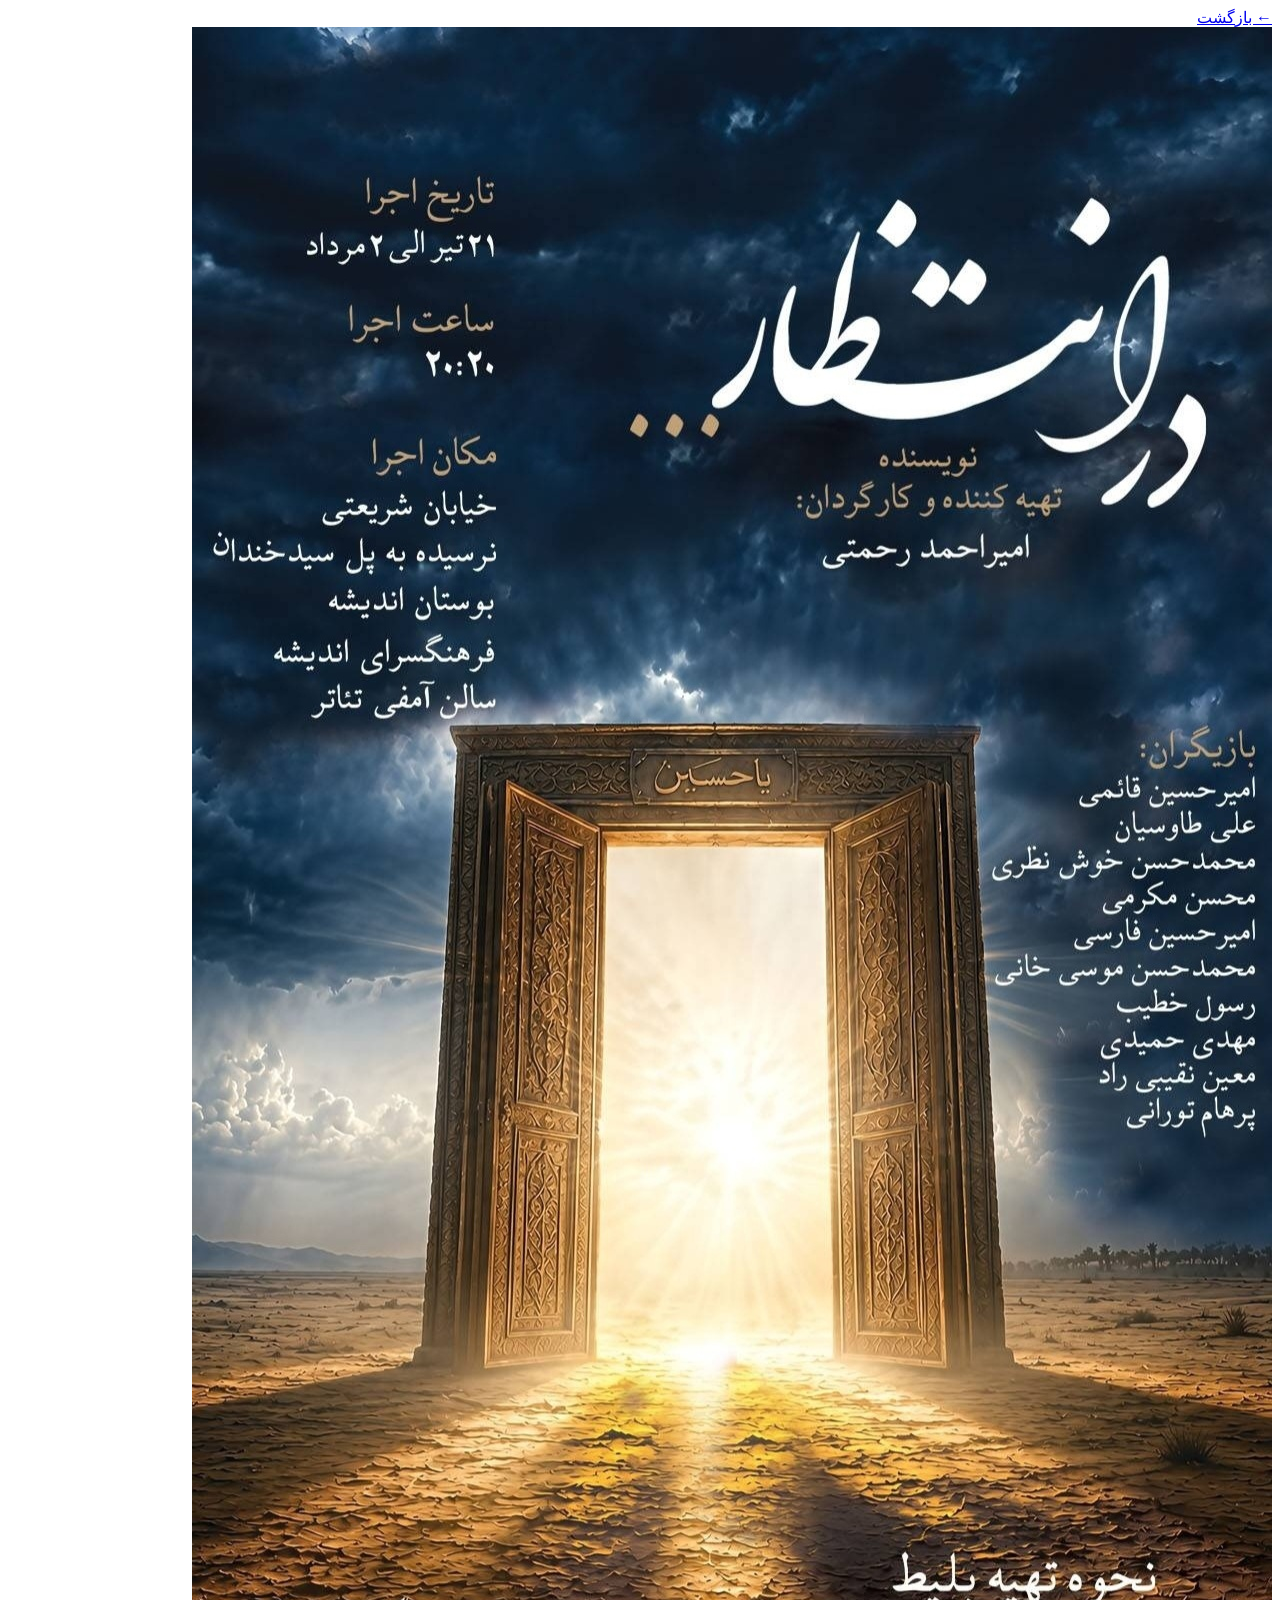
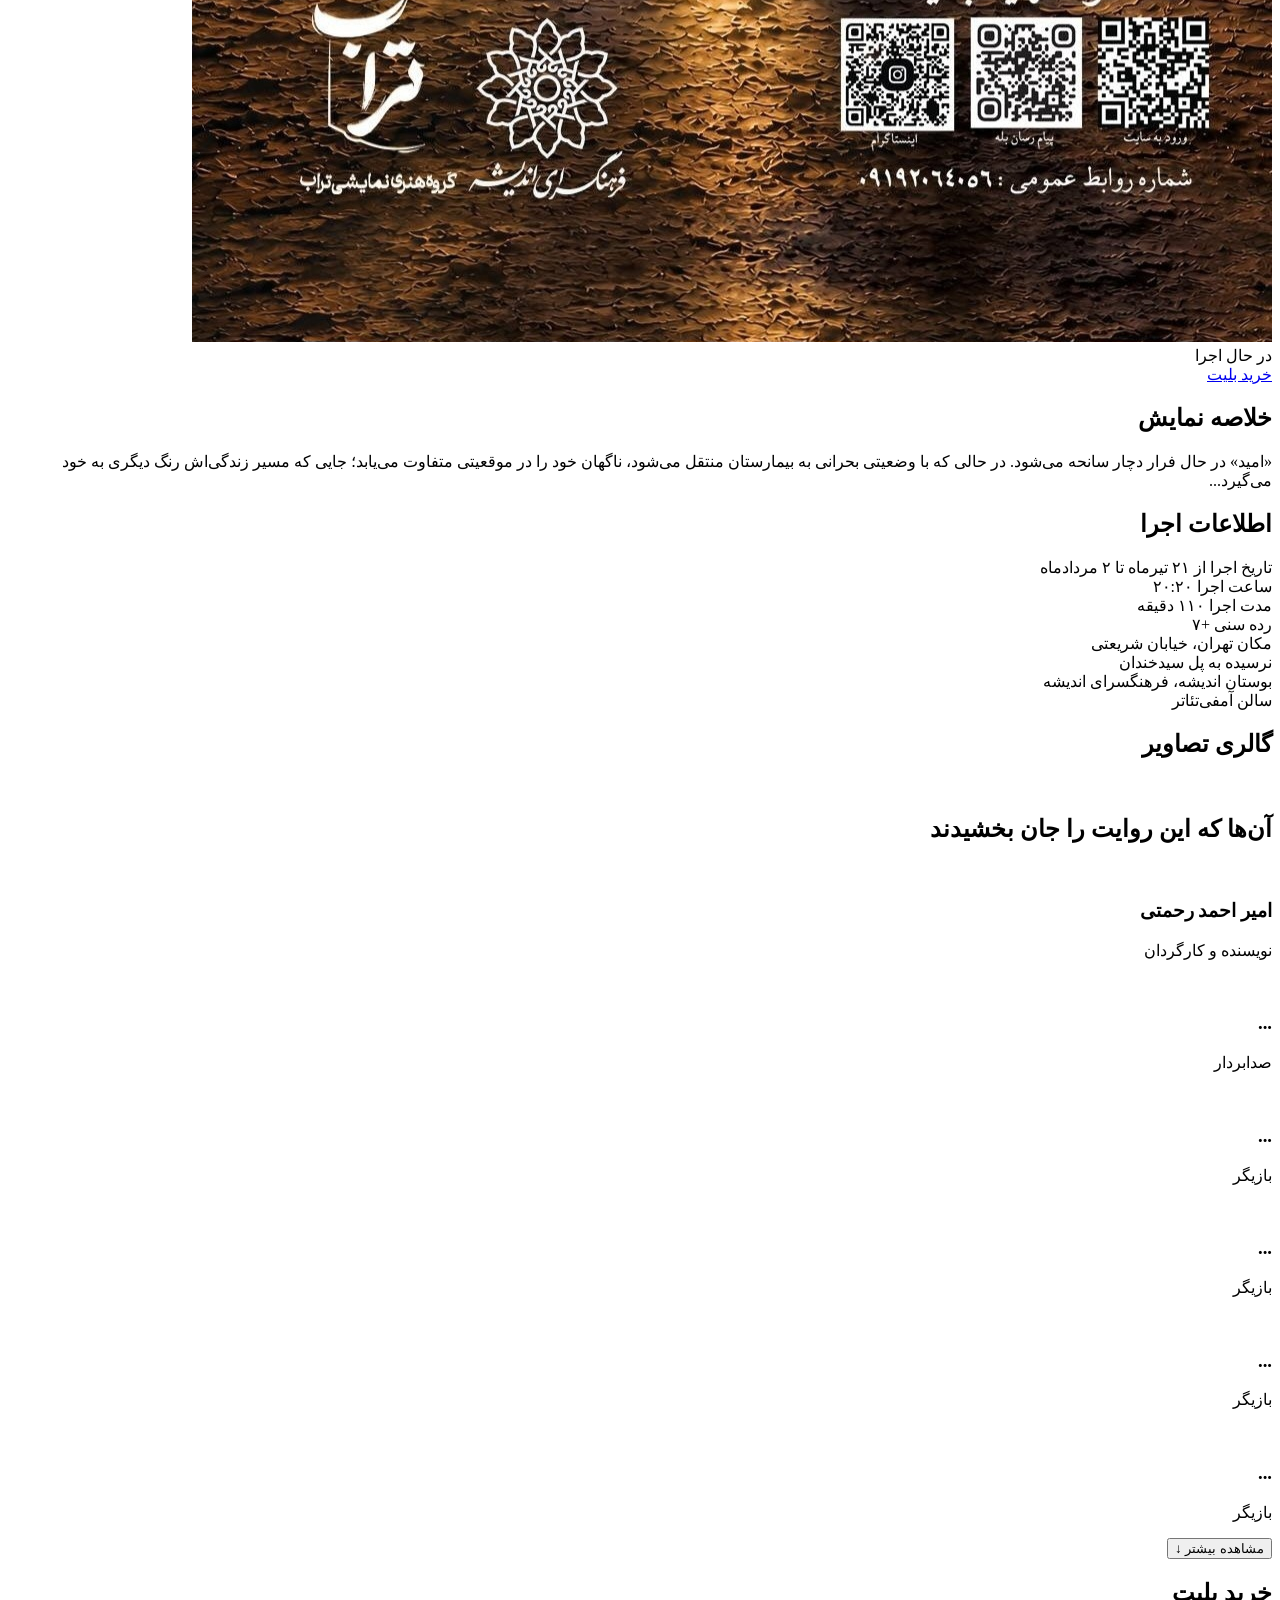
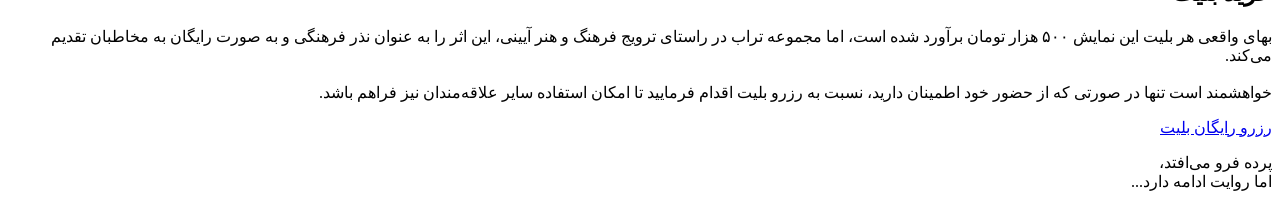
==== entezar.html @ 425484a2 "Initial upload" ====
<!DOCTYPE html>
<html lang="fa" dir="rtl">

<head>

<meta charset="UTF-8">
<meta name="viewport" content="width=device-width, initial-scale=1.0">

<title>در انتظار | گروه هنری نمایشی تراب</title>

<link rel="stylesheet" href="css/style.css">
<link rel="stylesheet" href="css/responsive.css">

<link href="https://fonts.googleapis.com/css2?family=Vazirmatn:wght@300;400;600;700;900&display=swap" rel="stylesheet">

</head>

<body class="show-page">

<a href="index.html" class="back-btn">
← بازگشت
</a>

<header class="show-header">

<img src="Poster.1 entezar.jpg" alt="در انتظار">

</header>

<section class="show-status">

<div class="status running">
در حال اجرا
</div>

<a href="#ticket" class="ticket-shortcut">
خرید بلیت
</a>

</section>

<section class="show-section">

<h2>خلاصه نمایش</h2>

<p>

«امید» در حال فرار دچار سانحه می‌شود. در حالی که با وضعیتی بحرانی به بیمارستان منتقل می‌شود، ناگهان خود را در موقعیتی متفاوت می‌یابد؛ جایی که مسیر زندگی‌اش رنگ دیگری به خود می‌گیرد...

</p>

</section>

<section class="show-section">

<h2>اطلاعات اجرا</h2>

<div class="info-card">
<span>تاریخ اجرا</span>
<span>از ۲۱ تیرماه تا ۲ مردادماه</span>
</div>

<div class="info-card">
<span>ساعت اجرا</span>
<span>۲۰:۲۰</span>
</div>

<div class="info-card">
<span>مدت اجرا</span>
<span>۱۱۰ دقیقه</span>
</div>

<div class="info-card">
<span>رده سنی</span>
<span>+۷</span>
</div>

<div class="info-card">
<span>مکان</span>
<span class="address">
تهران، خیابان شریعتی<br>
نرسیده به پل سیدخندان<br>
بوستان اندیشه، فرهنگسرای اندیشه<br>
سالن آمفی‌تئاتر
</span>
</div>
</section>

<section class="show-section">

<h2>گالری تصاویر</h2>

<div class="gallery-scroll">

<img src="gallery/1.jpg" alt="">
<img src="gallery/2.jpg" alt="">
<img src="gallery/3.jpg" alt="">
<img src="gallery/4.jpg" alt="">
<img src="gallery/5.jpg" alt="">

</div>

</section>
<section class="show-section">

    <h2>آن‌ها که این روایت را جان بخشیدند</h2>

    <div class="crew-grid">

        <div class="crew-member">
            <img src="crew/1.jpg" alt="">
            <h3>امیر احمد رحمتی</h3>
            <p>نویسنده و کارگردان</p>
        </div>

        <div class="crew-member">
            <img src="crew/2.jpg" alt="">
            <h3>...</h3>
            <p>صدابردار</p>
        </div>

        <div class="crew-member">
            <img src="crew/3.jpg" alt="">
            <h3>...</h3>
            <p>بازیگر</p>
        </div>

        <div class="crew-member">
            <img src="crew/4.jpg" alt="">
            <h3>...</h3>
            <p>بازیگر</p>
        </div>

        <div class="crew-member">
            <img src="crew/5.jpg" alt="">
            <h3>...</h3>
            <p>بازیگر</p>
        </div>

        <div class="crew-member">
            <img src="crew/6.jpg" alt="">
            <h3>...</h3>
            <p>بازیگر</p>
        </div>

    </div>

    <button class="show-more-btn">
        مشاهده بیشتر ↓
    </button>

    <div class="crew-list">

        <div class="crew-group">

            <h3>بازیگران</h3>

            <ul>
                <li>...</li>
                <li>...</li>
                <li>...</li>
                <li>...</li>
            </ul>

        </div>

        <div class="crew-group">

            <h3>عوامل</h3>

            <ul>
                <li>دستیار کارگردان — ...</li>
                <li>مدیر صحنه — ...</li>
                <li>طراح نور — ...</li>
                <li>طراح صحنه — ...</li>
                <li>آهنگساز — ...</li>
                <li>صدابردار — ...</li>
                <li>عکاس — ...</li>
                <li>گریم — ...</li>
            </ul>

        </div>

    </div>

</section>
<!-- خرید بلیت -->

<section class="show-section ticket-section" id="ticket">

    <h2>خرید بلیت</h2>

    <p>

        بهای واقعی هر بلیت این نمایش ۵۰۰ هزار تومان برآورد شده است، اما مجموعه تراب در راستای ترویج فرهنگ و هنر آیینی، این اثر را به عنوان نذر فرهنگی و به صورت رایگان به مخاطبان تقدیم می‌کند.

        <br><br>

        خواهشمند است تنها در صورتی که از حضور خود اطمینان دارید، نسبت به رزرو بلیت اقدام فرمایید تا امکان استفاده سایر علاقه‌مندان نیز فراهم باشد.

    </p>

    <a href="https://survey.porsline.ir/s/MSx4UcXV"
       target="_blank"
       rel="noopener"
       class="buy-ticket">

        رزرو رایگان بلیت

    </a>

</section>


<!-- پایان صفحه -->

<footer class="show-footer">

    <p>

        پرده فرو می‌افتد،
        <br>
        اما روایت ادامه دارد...

    </p>

</footer>


<script>
document.addEventListener("DOMContentLoaded", () => {

    const btn = document.querySelector(".show-more-btn");
    const list = document.querySelector(".crew-list");

    list.style.display = "none";

    btn.addEventListener("click", () => {

        if (list.style.display === "none") {

            list.style.display = "block";
            btn.innerHTML = "مشاهده کمتر ↑";

        } else {

            list.style.display = "none";
            btn.innerHTML = "مشاهده بیشتر ↓";

        }

    });

});
</script>
</body>

</html>
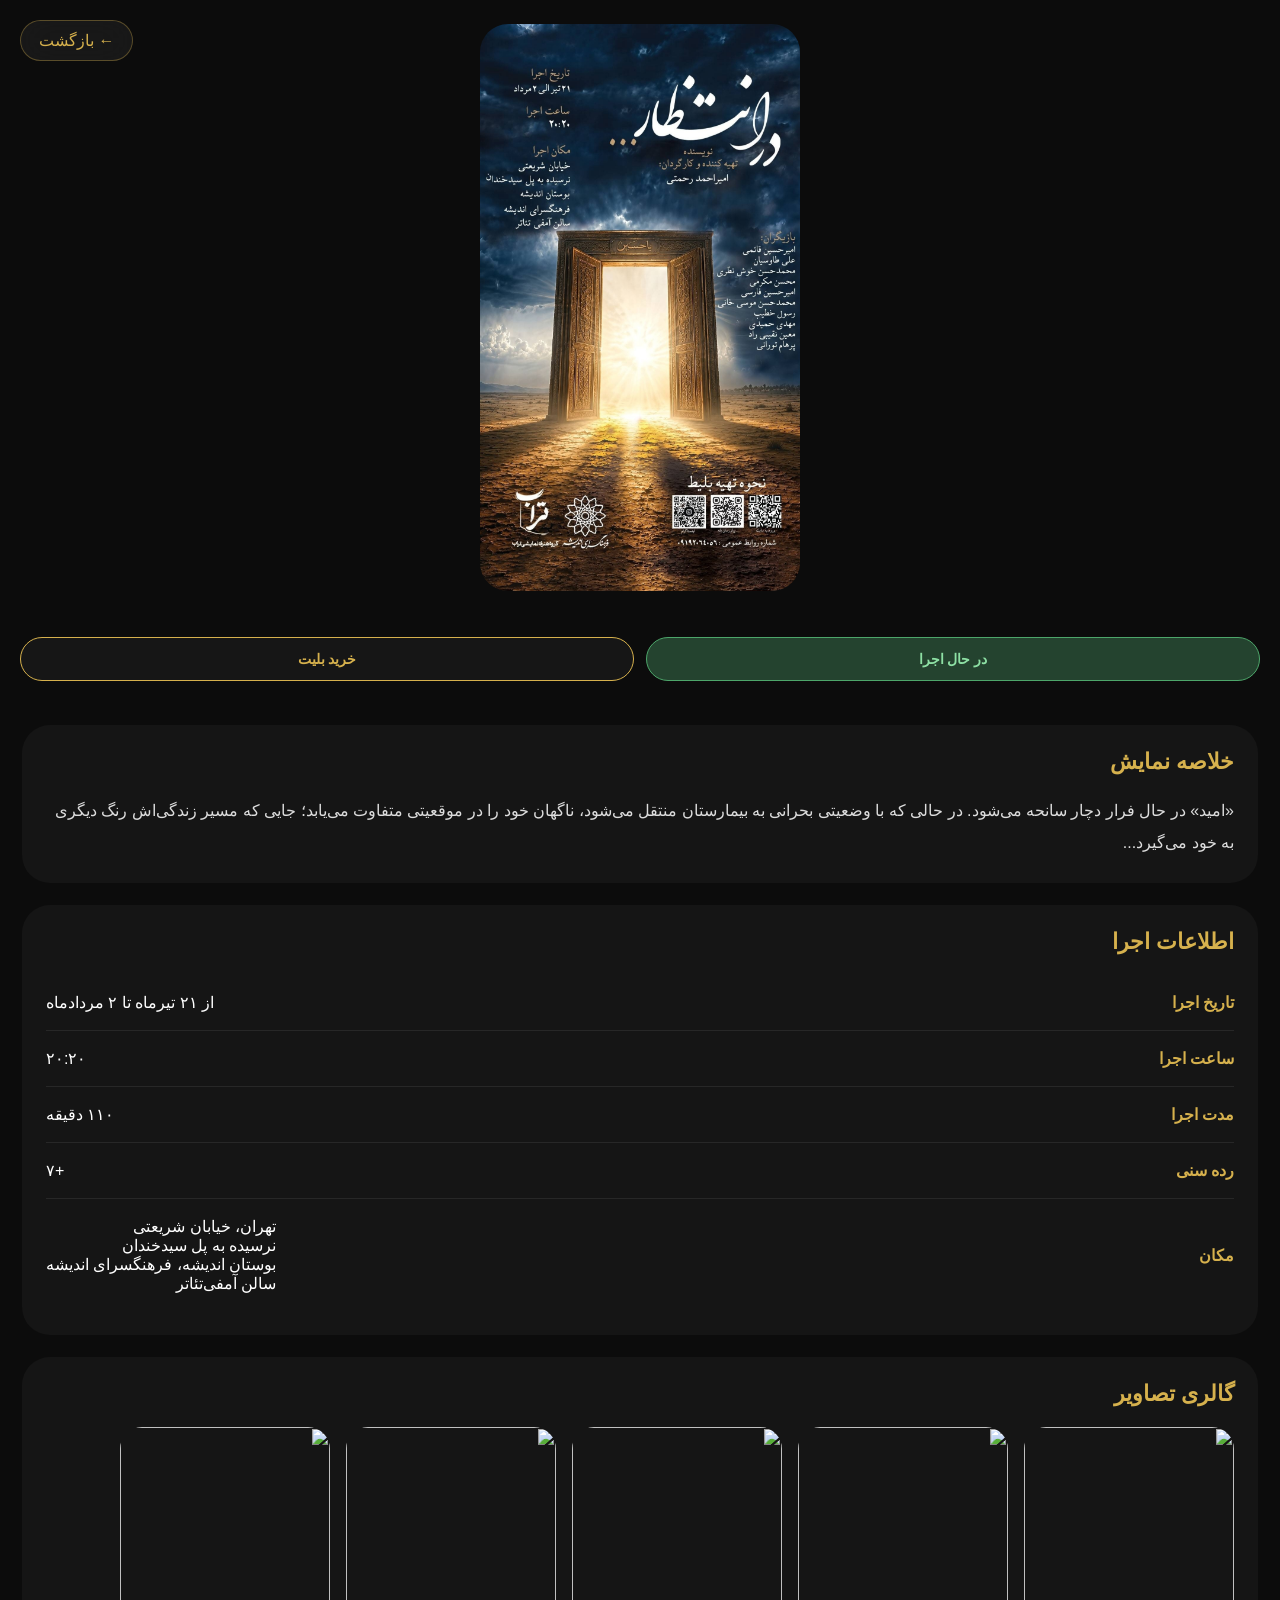
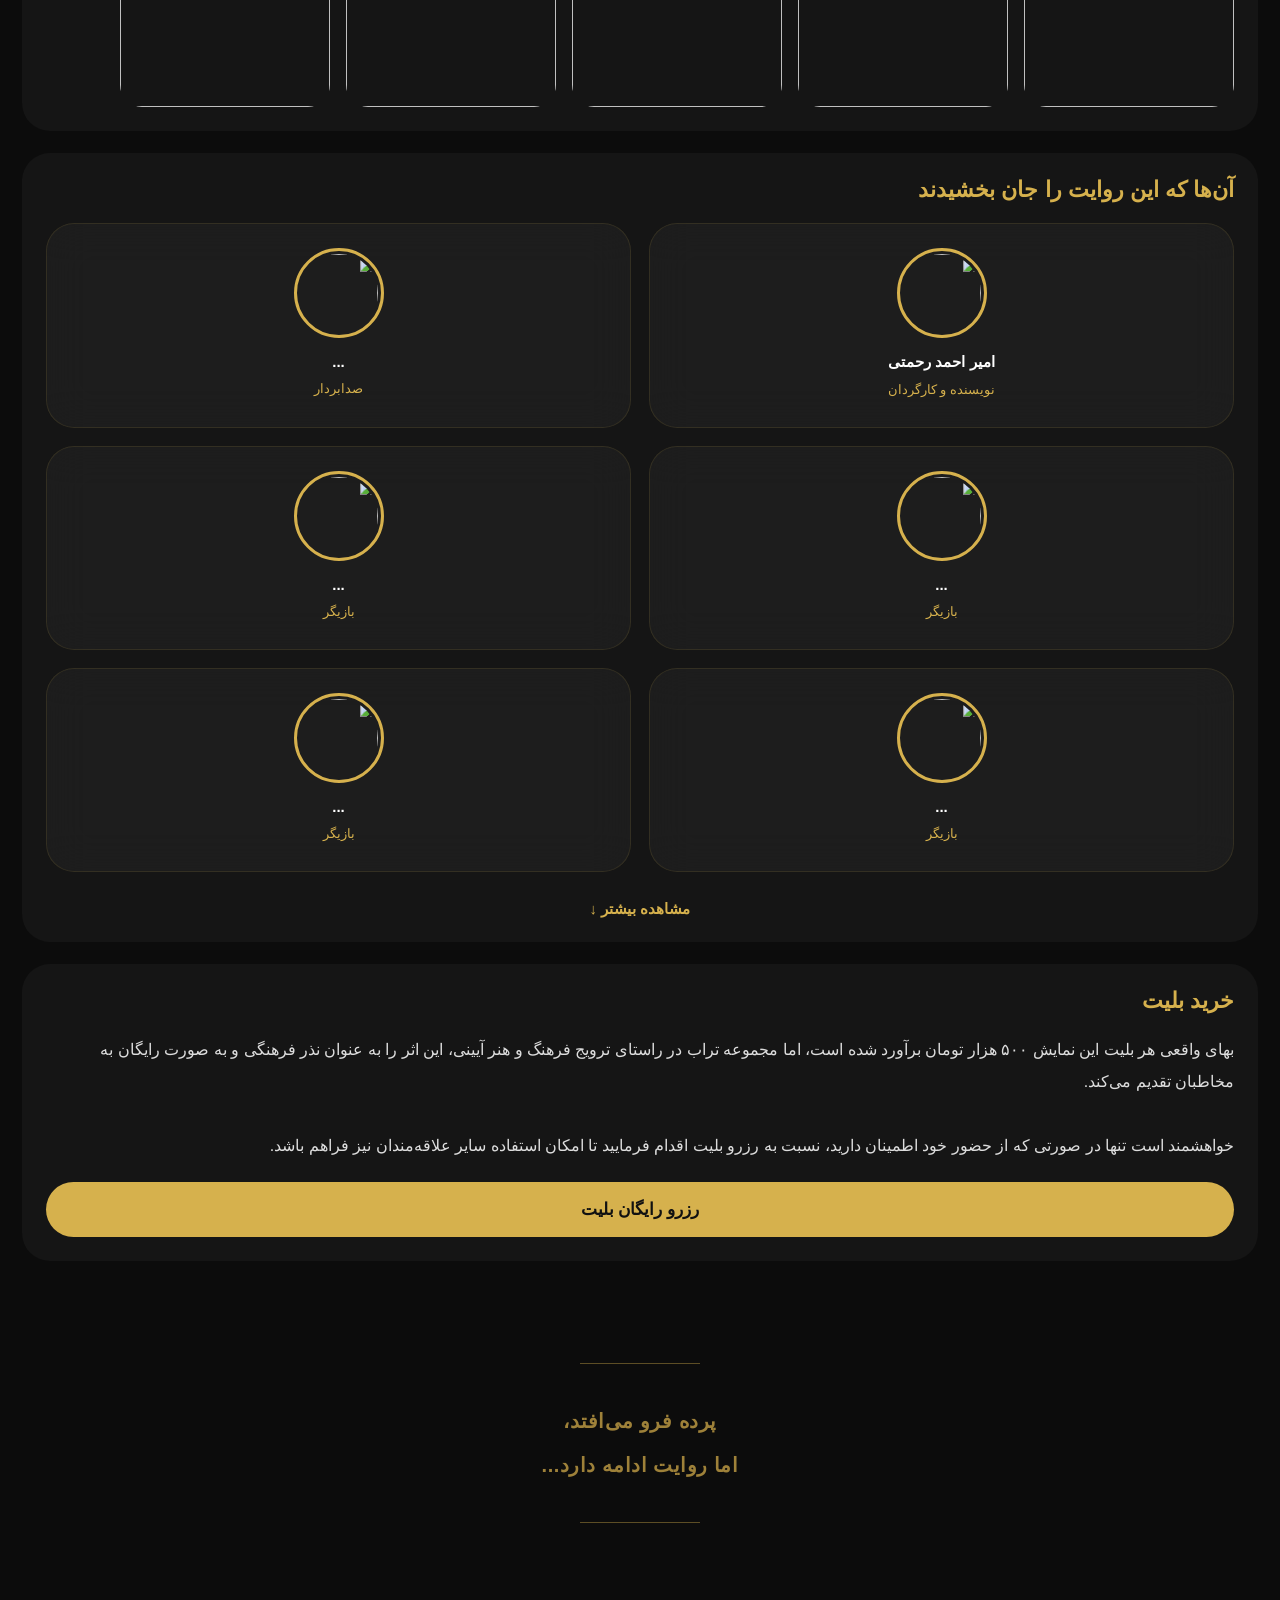
==== commit 1c397acf: "Update entezar.html" ====
--- a/entezar.html
+++ b/entezar.html
@@ -8,8 +8,8 @@
 
 <title>در انتظار | گروه هنری نمایشی تراب</title>
 
-<link rel="stylesheet" href="css/style.css">
-<link rel="stylesheet" href="css/responsive.css">
+<link rel="stylesheet" href="style.css">
+<link rel="stylesheet" href="responsive.css">
 
 <link href="https://fonts.googleapis.com/css2?family=Vazirmatn:wght@300;400;600;700;900&display=swap" rel="stylesheet">
 
--- a/style.css
+++ b/style.css
@@ -0,0 +1,947 @@
+* {
+    margin: 0;
+    padding: 0;
+    box-sizing: border-box;
+}
+
+body {
+    background: #0c0c0c;
+    color: #fff;
+    font-family: 'Vazirmatn', sans-serif;
+    overflow-x: hidden;
+}
+
+img {
+    display: block;
+    max-width: 100%;
+}
+
+
+
+.section {
+    padding: 35px 20px;
+}
+
+.title {
+    margin-bottom: 18px;
+}
+
+.title h2 {
+    color: #d6b14d;
+    font-size: 24px;
+    font-weight: 800;
+}
+
+/* اجرای ویژه */
+
+.poster {
+    max-width: 340px;
+    margin: auto;
+}
+
+.poster img {
+    width: 100%;
+    border-radius: 24px;
+}
+
+/* اسلایدر */
+
+.mySwiper{
+    width:100%;
+    padding:0 5px 45px;
+}
+
+.swiper-slide {
+    display: flex;
+    justify-content: center;
+}
+
+.show-card {
+    position: relative;
+    width: 100%;
+    overflow: hidden;
+    border-radius: 24px;
+}
+
+.show-card img {
+    width: 100%;
+    border-radius: 24px;
+}
+
+/* دکمه */
+
+.glass-btn {
+    
+    position: absolute;
+    
+    left: 18px;
+    
+    bottom: 18px;
+    
+    padding: 8px 18px;
+    
+    color: #d7b06a;
+    
+    border: 1.5px solid #d7b06a;
+    
+    border-radius: 999px;
+    
+    text-decoration: none;
+    
+    font-size: 13px;
+    
+    font-weight: 700;
+    
+    display: flex;
+    
+    align-items: center;
+    
+    gap: 7px;
+    
+    background: rgba(255, 255, 255, .03);
+    
+    backdrop-filter: blur(10px);
+}
+
+.glass-btn::before {
+    
+    content: "←";
+    
+    font-size: 14px;
+    
+}
+
+.dark-btn {
+    
+    color: #fff;
+    
+    border-color: #fff;
+    
+}
+
+.dark-btn::before {
+    
+    color: #fff;
+    
+}
+
+/* دایره ها */
+
+.swiper-pagination{
+    bottom:0 !important;
+}
+
+.swiper-pagination-bullet{
+    width:9px;
+    height:9px;
+    background:rgba(255,255,255,.28);
+    opacity:1;
+    border-radius:50%;
+    transition:all .35s ease;
+}
+
+.swiper-pagination-bullet-active{
+    width:26px;
+    height:9px;
+    border-radius:20px;
+    background:#d6b14d;
+}
+
+.swiper-horizontal > .swiper-pagination-bullets,
+.swiper-pagination-bullets.swiper-pagination-horizontal{
+    bottom:0 !important;
+}
+
+.swiper-pagination-bullet{
+    width:10px !important;
+    height:10px !important;
+    background:#5a5a5a !important;
+    opacity:1 !important;
+    border-radius:50% !important;
+    transition:.3s !important;
+}
+
+.swiper-pagination-bullet-active{
+    width:26px !important;
+    border-radius:30px !important;
+    background:#d6b14d !important;
+}
+
+/* باکس ها */
+
+.about,
+.contact {
+    
+    margin: 20px;
+    
+    padding: 22px;
+    
+    background: #161616;
+    
+    border-radius: 24px;
+    
+}
+
+.about h2,
+.contact h2 {
+    
+    color: #d6b14d;
+    
+    margin-bottom: 15px;
+    
+}
+
+.about p,
+.contact p{
+
+    line-height:2;
+
+    color:#ddd;
+
+    background:transparent;
+
+}
+.about p{
+
+    text-align:justify;
+
+    margin-bottom:18px;
+
+}
+.show-card{
+    box-shadow:0 15px 40px rgba(0,0,0,.45);
+}
+
+
+/*=====================================
+        صفحه اختصاصی نمایش
+======================================*/
+.show-header{
+
+    padding:24px;
+
+    display:flex;
+
+    justify-content:center;
+
+}
+
+.show-header img{
+
+    width:320px;
+
+    height:auto;
+
+    display:block;
+
+    margin:auto;
+
+    border-radius:28px;
+
+}
+
+.show-header img:hover{
+
+    transform:scale(1.03);
+
+}
+
+/* دکمه بازگشت */
+
+.back-btn{
+
+    position:fixed;
+    top:20px;
+    left:20px;
+
+    z-index:999;
+
+    padding:10px 18px;
+
+    border-radius:999px;
+
+    text-decoration:none;
+
+    color:#d6b14d;
+
+    background:rgba(255,255,255,.05);
+
+    backdrop-filter:blur(18px);
+    -webkit-backdrop-filter:blur(18px);
+
+    border:1px solid rgba(214,177,77,.35);
+
+    transition:.3s;
+
+}
+
+.back-btn:hover{
+
+    background:rgba(214,177,77,.08);
+
+}
+
+/* وضعیت اجرا */
+
+.show-status{
+
+    display:flex;
+
+    gap:12px;
+
+    padding:22px 20px;
+
+}
+
+.status,
+.ticket-shortcut{
+
+    flex:1;
+
+    text-align:center;
+
+    padding:13px;
+
+    border-radius:999px;
+
+    font-size:14px;
+
+    font-weight:700;
+
+}
+
+.status{
+
+    background:#24432f;
+
+    color:#8de0a4;
+
+    border:1px solid #4da66a;
+
+}
+
+.ticket-shortcut{
+
+    background:rgba(255,255,255,.04);
+
+    border:1px solid #d6b14d;
+
+    color:#d6b14d;
+
+    text-decoration:none;
+
+}
+
+/* باکس های صفحه */
+
+.show-section{
+
+    margin:22px;
+
+    padding:24px;
+
+    border-radius:28px;
+
+    background:#151515;
+
+}
+
+.show-section h2{
+
+    color:#d6b14d;
+
+    font-size:22px;
+
+    margin-bottom:20px;
+
+}
+
+.show-section p{
+
+    color:#ddd;
+
+    line-height:2;
+
+}
+
+/*=====================================
+        اطلاعات اجرا
+======================================*/
+
+.info-card{
+
+    display:flex;
+
+    justify-content:space-between;
+
+    align-items:center;
+
+    padding:18px 0;
+
+    border-bottom:1px solid rgba(255,255,255,.08);
+
+}
+
+.info-card:last-child{
+
+    border-bottom:none;
+
+}
+
+.info-card span:first-child{
+
+    color:#d6b14d;
+
+    font-weight:700;
+
+}
+
+.info-card span:last-child{
+
+    color:#fff;
+
+}
+
+/*=====================================
+          گالری تصاویر
+======================================*/
+
+.gallery-scroll{
+
+    display:flex;
+
+    gap:16px;
+
+    overflow-x:auto;
+
+    scroll-snap-type:x mandatory;
+
+    scrollbar-width:none;
+
+    -webkit-overflow-scrolling:touch;
+
+}
+
+.gallery-scroll::-webkit-scrollbar{
+
+    display:none;
+
+}
+
+.gallery-scroll img{
+
+    width:210px;
+
+    height:280px;
+
+    border-radius:22px;
+
+    object-fit:cover;
+
+    flex-shrink:0;
+
+    scroll-snap-align:center;
+
+    transition:.35s;
+
+}
+
+.gallery-scroll img:hover{
+
+    transform:scale(1.03);
+
+}
+
+/*=====================================
+  آن‌ها که این روایت را جان بخشیدند
+======================================*/
+
+.crew-grid{
+
+    display:grid;
+
+    grid-template-columns:repeat(2,1fr);
+
+    gap:18px;
+
+}
+
+.crew-member{
+
+    background:rgba(255,255,255,.035);
+
+    backdrop-filter:blur(20px);
+
+    -webkit-backdrop-filter:blur(20px);
+
+    border:1px solid rgba(214,177,77,.12);
+
+    border-radius:28px;
+
+    padding:24px 14px;
+
+    text-align:center;
+
+    transition:.35s;
+
+}
+
+.crew-member:hover{
+
+    transform:translateY(-4px);
+
+    border-color:rgba(214,177,77,.3);
+
+}
+
+.crew-member img{
+
+    width:90px;
+    height:90px;
+
+    display:block;
+
+    margin:0 auto 15px;
+
+    object-fit:cover;
+    object-position:center;
+
+    border-radius:50%;
+
+    border:3px solid #d6b14d;
+
+    padding:3px;
+
+}
+
+.crew-member h3{
+
+    color:#fff;
+
+    font-size:15px;
+
+    margin-bottom:6px;
+
+}
+
+.crew-member p{
+
+    color:#d6b14d;
+
+    font-size:13px;
+
+}
+
+.more-crew{
+
+    display:none;
+
+    margin-top:18px;
+
+}
+
+.more-crew.active{
+
+    display:block;
+
+}
+
+.show-more-btn{
+
+    display:block;
+
+    margin:28px auto 0;
+
+    background:none;
+
+    border:none;
+
+    color:#d6b14d;
+
+    font-size:15px;
+
+    font-weight:700;
+
+    cursor:pointer;
+
+}
+
+/*=====================================
+            خرید بلیت
+======================================*/
+
+.buy-ticket{
+
+    display:block;
+
+    width:100%;
+
+    margin-top:20px;
+
+    padding:17px;
+
+    border-radius:999px;
+
+    background:#d6b14d;
+
+    color:#111;
+
+    text-align:center;
+
+    text-decoration:none;
+
+    font-size:17px;
+
+    font-weight:800;
+
+    transition:.35s;
+
+}
+
+.buy-ticket:hover{
+
+    transform:translateY(-2px);
+
+    box-shadow:0 12px 30px rgba(214,177,77,.25);
+
+}
+
+/*=====================================
+              پایان صفحه
+======================================*/
+
+.show-footer{
+
+    padding:80px 20px 60px;
+
+    text-align:center;
+
+}
+
+.show-footer p{
+
+    color:#b89642;
+
+    font-size:20px;
+
+    font-weight:700;
+
+    line-height:2.2;
+
+    opacity:.85;
+
+    letter-spacing:.5px;
+
+}
+
+.show-footer::before{
+
+    content:"";
+
+    display:block;
+
+    width:120px;
+
+    height:1px;
+
+    background:rgba(214,177,77,.4);
+
+    margin:0 auto 35px;
+
+}
+
+.show-footer::after{
+
+    content:"";
+
+    display:block;
+
+    width:120px;
+
+    height:1px;
+
+    background:rgba(214,177,77,.4);
+
+    margin:35px auto 0;
+
+}
+
+/*=====================================
+          اسکرول نرم
+======================================*/
+
+html{
+
+    scroll-behavior:smooth;
+
+}
+
+/*=====================================
+        فاصله آخر صفحه
+======================================*/
+
+body.show-page{
+
+    padding-bottom:40px;
+
+}
+
+/*==========================
+    اجرای ویژه - انیمیشن
+==========================*/
+.featured-poster{
+
+    position:relative;
+
+    overflow:hidden;
+
+    border-radius:28px;
+
+}
+
+.featured-poster::before{
+
+    content:"";
+
+    position:absolute;
+
+    inset:0;
+
+    border-radius:28px;
+
+    pointer-events:none;
+
+    background:radial-gradient(
+        circle,
+        transparent 62%,
+        rgba(0,0,0,.12) 80%,
+        rgba(0,0,0,.45) 100%
+    );
+
+}
+
+.featured-poster img{
+
+    display:block;
+    width:100%;
+
+    opacity:0;
+
+    transform:scale(.93);
+
+    animation:posterIntro .9s ease-out forwards,
+              floating 5s ease-in-out infinite 1s;
+
+    box-shadow:0 18px 45px rgba(0,0,0,.45);
+
+}
+
+.featured-poster::after{
+
+    content:"";
+
+    position:absolute;
+
+    left:50%;
+    bottom:-40px;
+
+    transform:translateX(-50%);
+
+    width:70%;
+    height:80px;
+
+    background:radial-gradient(circle,
+    rgba(214,177,77,.35),
+    transparent 70%);
+
+    filter:blur(18px);
+
+    opacity:0;
+
+    animation:glow 1.2s ease-out forwards;
+
+}
+
+@keyframes posterIntro{
+
+    from{
+
+        opacity:0;
+        transform:scale(.93);
+
+    }
+
+    to{
+
+        opacity:1;
+        transform:scale(1);
+
+    }
+
+}
+
+@keyframes floating{
+
+    0%{
+
+        transform:translateY(0);
+
+    }
+
+    50%{
+
+        transform:translateY(-6px);
+
+    }
+
+    100%{
+
+        transform:translateY(0);
+
+    }
+
+}
+
+@keyframes glow{
+
+    from{
+
+        opacity:0;
+
+    }
+
+    to{
+
+        opacity:1;
+
+    }
+
+}
+
+/*==============================
+        ارتباط با ما
+==============================*/
+
+.contact-section{
+
+    padding:90px 24px;
+
+    text-align:center;
+
+}
+
+.contact-section h2{
+
+    color:#d6b14d;
+
+    font-size:34px;
+
+    margin-bottom:15px;
+
+}
+
+.contact-text{
+
+    color:#bbb;
+
+    margin-bottom:45px;
+
+    line-height:2;
+
+}
+
+.contact-grid{
+    display: grid;
+    grid-template-columns: repeat(3, 1fr);
+    gap: 18px;
+    justify-content: center;
+    align-items: stretch;
+}
+
+.contact-card{
+
+    background:rgba(255,255,255,.04);
+
+    border:1px solid rgba(214,177,77,.15);
+
+    border-radius:28px;
+
+    padding:30px 20px;
+
+    text-decoration:none;
+
+    transition:.35s;
+
+    backdrop-filter:blur(18px);
+
+    -webkit-backdrop-filter:blur(18px);
+
+}
+
+.contact-card i{
+
+    font-size:36px;
+
+    color:#d6b14d;
+
+    margin-bottom:18px;
+
+    transition:.35s;
+
+}
+
+.contact-card h3{
+
+    color:#fff;
+
+    margin-bottom:8px;
+
+}
+
+.contact-card span{
+
+    color:#999;
+
+    font-size:14px;
+
+}
+
+.contact-card:hover{
+
+    transform:translateY(-10px) scale(1.05);
+
+    border-color:#d6b14d;
+
+    box-shadow:
+        0 0 20px rgba(214,177,77,.25),
+        0 0 60px rgba(214,177,77,.08);
+
+}
+
+.contact-card:hover i{
+
+    transform:scale(1.2);
+
+    color:#f5d77a;
+
+    text-shadow:0 0 20px rgba(214,177,77,.7);
+
+}
+
+.contact-grid{
+    display:grid;
+    grid-template-columns:repeat(2,1fr);
+    gap:20px;
+}
+
+.contact-phone{
+    grid-column:1 / 3;
+    width:55%;
+    margin:0 auto;
+}
+
+.contact-card span{
+    direction:ltr;
+    unicode-bidi:bidi-override;
+    display:block;
+}
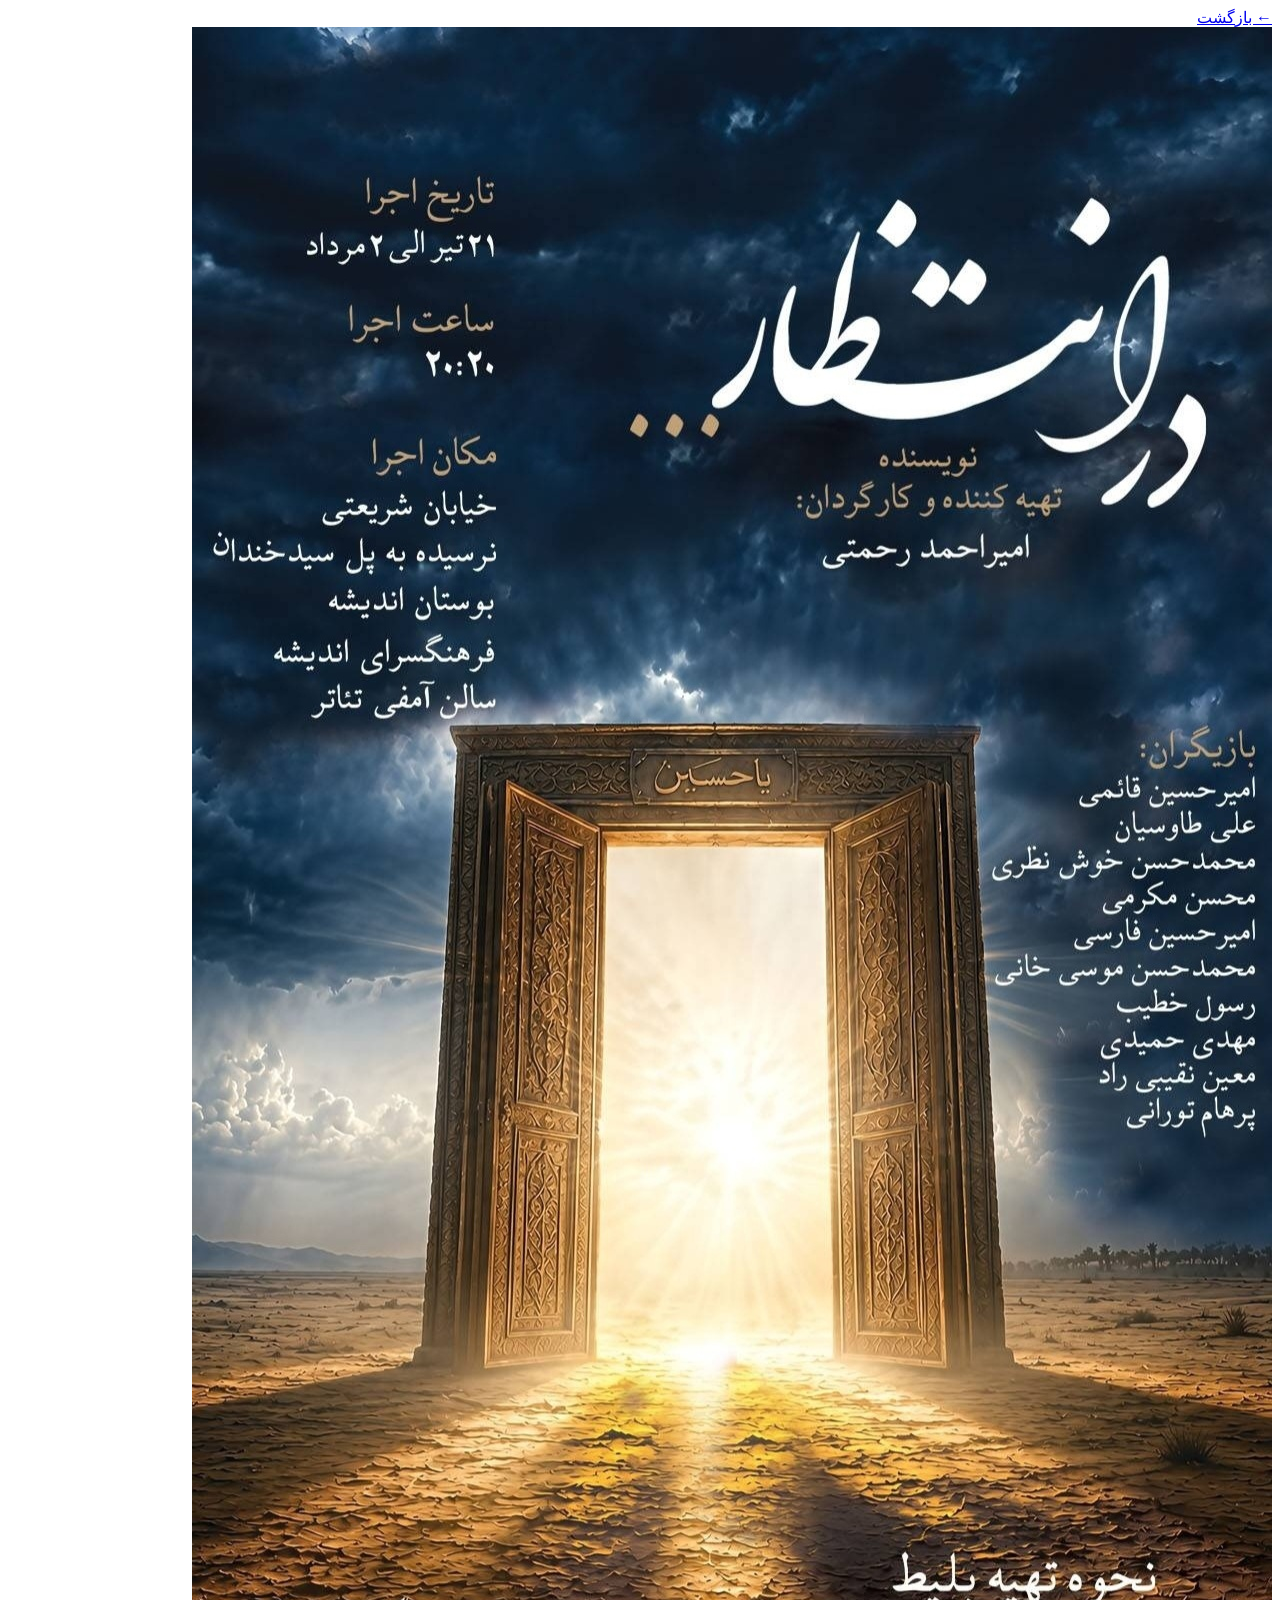
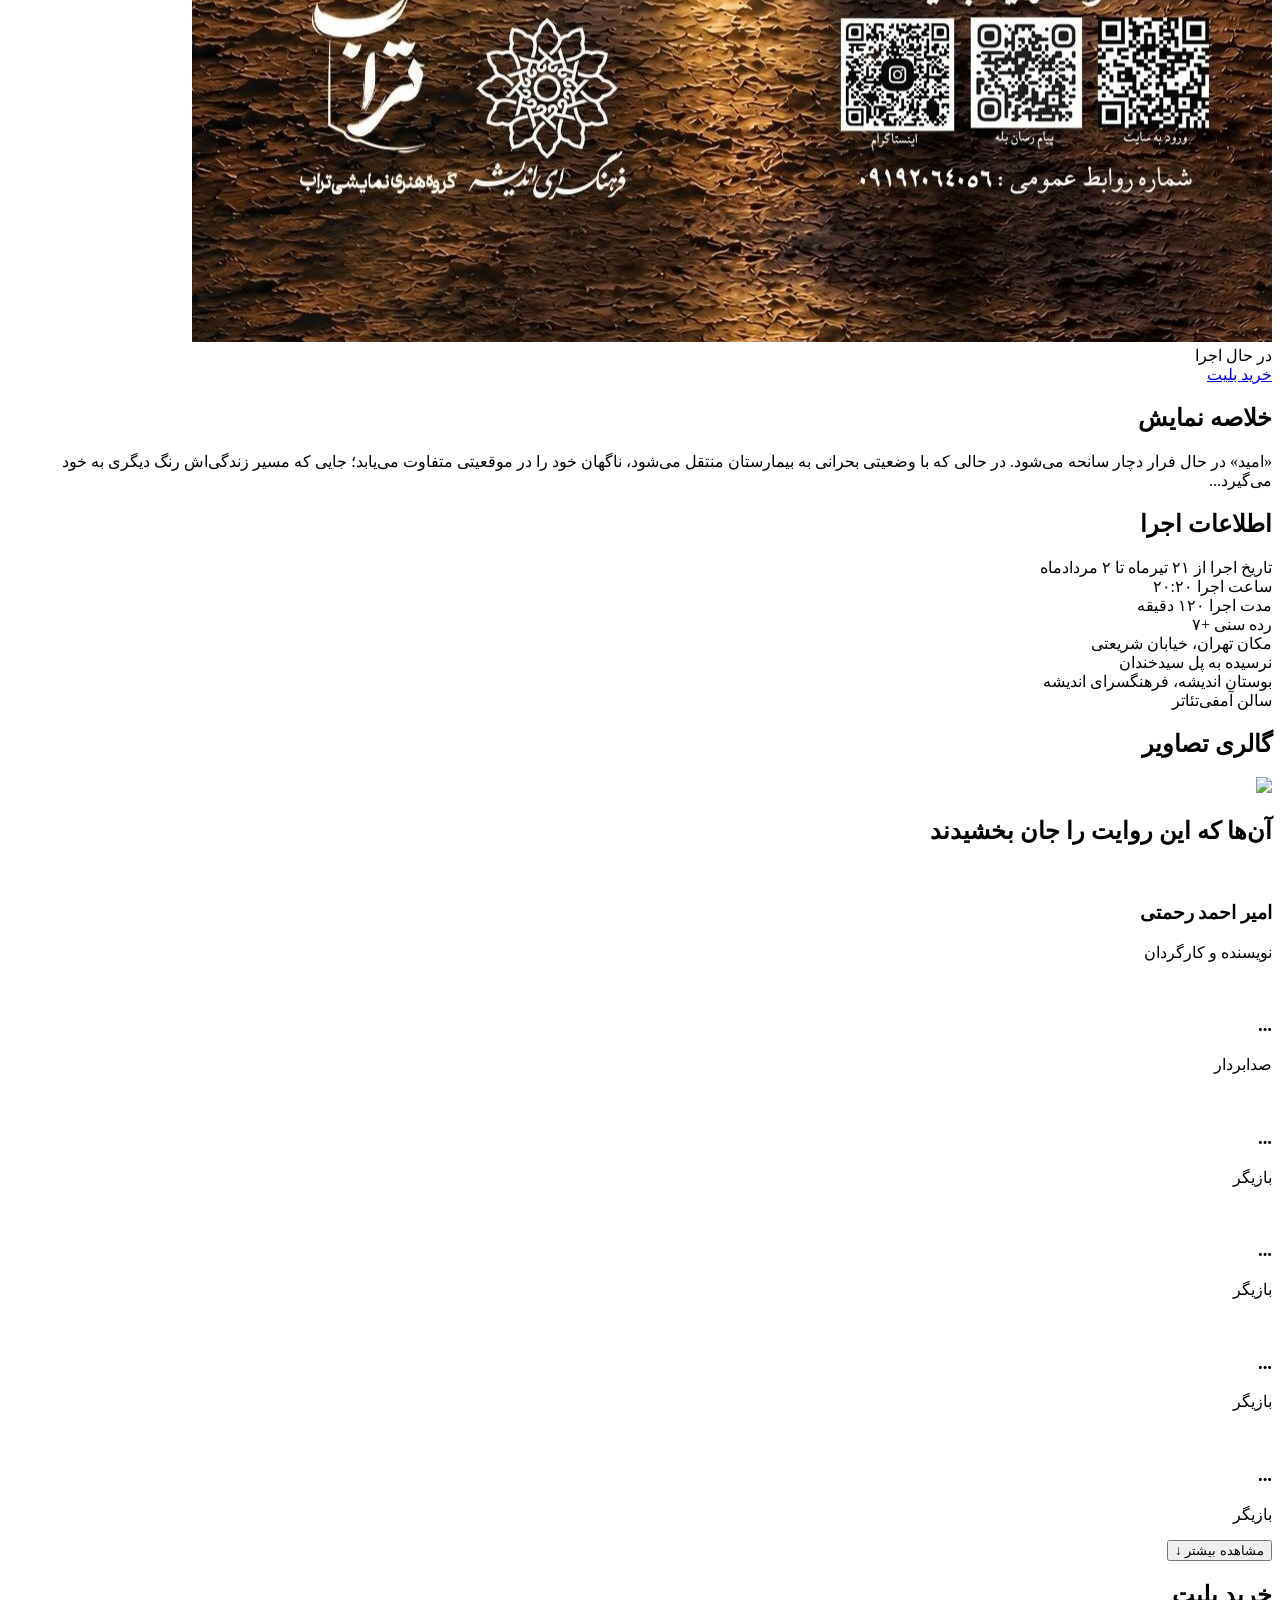
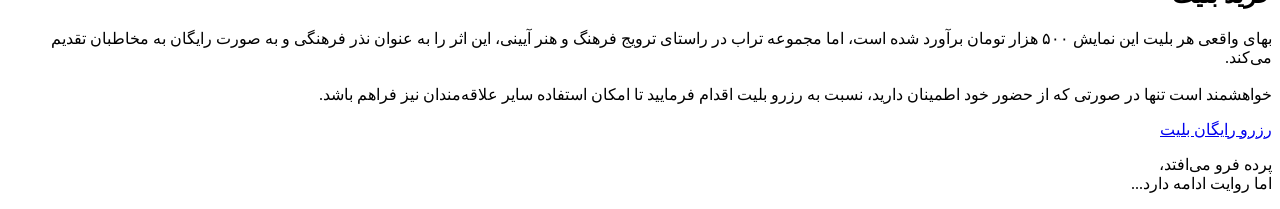
==== commit 67e10b01: "Update entezar.html" ====
--- a/entezar.html
+++ b/entezar.html
@@ -8,11 +8,12 @@
 
 <title>در انتظار | گروه هنری نمایشی تراب</title>
 
-<link rel="stylesheet" href="style.css">
-<link rel="stylesheet" href="responsive.css">
+<link rel="stylesheet" href="css/style.css">
+<link rel="stylesheet" href="css/responsive.css">
 
 <link href="https://fonts.googleapis.com/css2?family=Vazirmatn:wght@300;400;600;700;900&display=swap" rel="stylesheet">
-
+<link rel="stylesheet"
+href="https://cdn.jsdelivr.net/npm/swiper@11/swiper-bundle.min.css">
 </head>
 
 <body class="show-page">
@@ -67,7 +68,7 @@
 
 <div class="info-card">
 <span>مدت اجرا</span>
-<span>۱۱۰ دقیقه</span>
+<span>۱۲۰ دقیقه</span>
 </div>
 
 <div class="info-card">
@@ -85,18 +86,26 @@
 </span>
 </div>
 </section>
-
 <section class="show-section">
 
 <h2>گالری تصاویر</h2>
 
-<div class="gallery-scroll">
-
-<img src="gallery/1.jpg" alt="">
-<img src="gallery/2.jpg" alt="">
-<img src="gallery/3.jpg" alt="">
-<img src="gallery/4.jpg" alt="">
-<img src="gallery/5.jpg" alt="">
+<div class="swiper gallerySwiper">
+
+    <div class="swiper-wrapper">
+
+        <div class="swiper-slide"><img src="entezarg1.jpg"></div>
+        <div class="swiper-slide"><img src="entezarg2.jpg"></div>
+        <div class="swiper-slide"><img src="entezarg3.jpg"></div>
+        <div class="swiper-slide"><img src="entezarg4.jpg"></div>
+        <div class="swiper-slide"><img src="entezarg5.jpg"></div>
+        <div class="swiper-slide"><img src="entezarg6.jpg"></div>
+        <div class="swiper-slide"><img src="entezarg7.jpg"></div>
+        <div class="swiper-slide"><img src="entezarg8.jpg"></div>
+
+    </div>
+
+    <div class="swiper-pagination gallery-pagination"></div>
 
 </div>
 
@@ -253,6 +262,8 @@
 
 });
 </script>
+<script src="https://cdn.jsdelivr.net/npm/swiper@11/swiper-bundle.min.js"></script>
+<script src="js/script.js"></script>
 </body>
 
 </html>
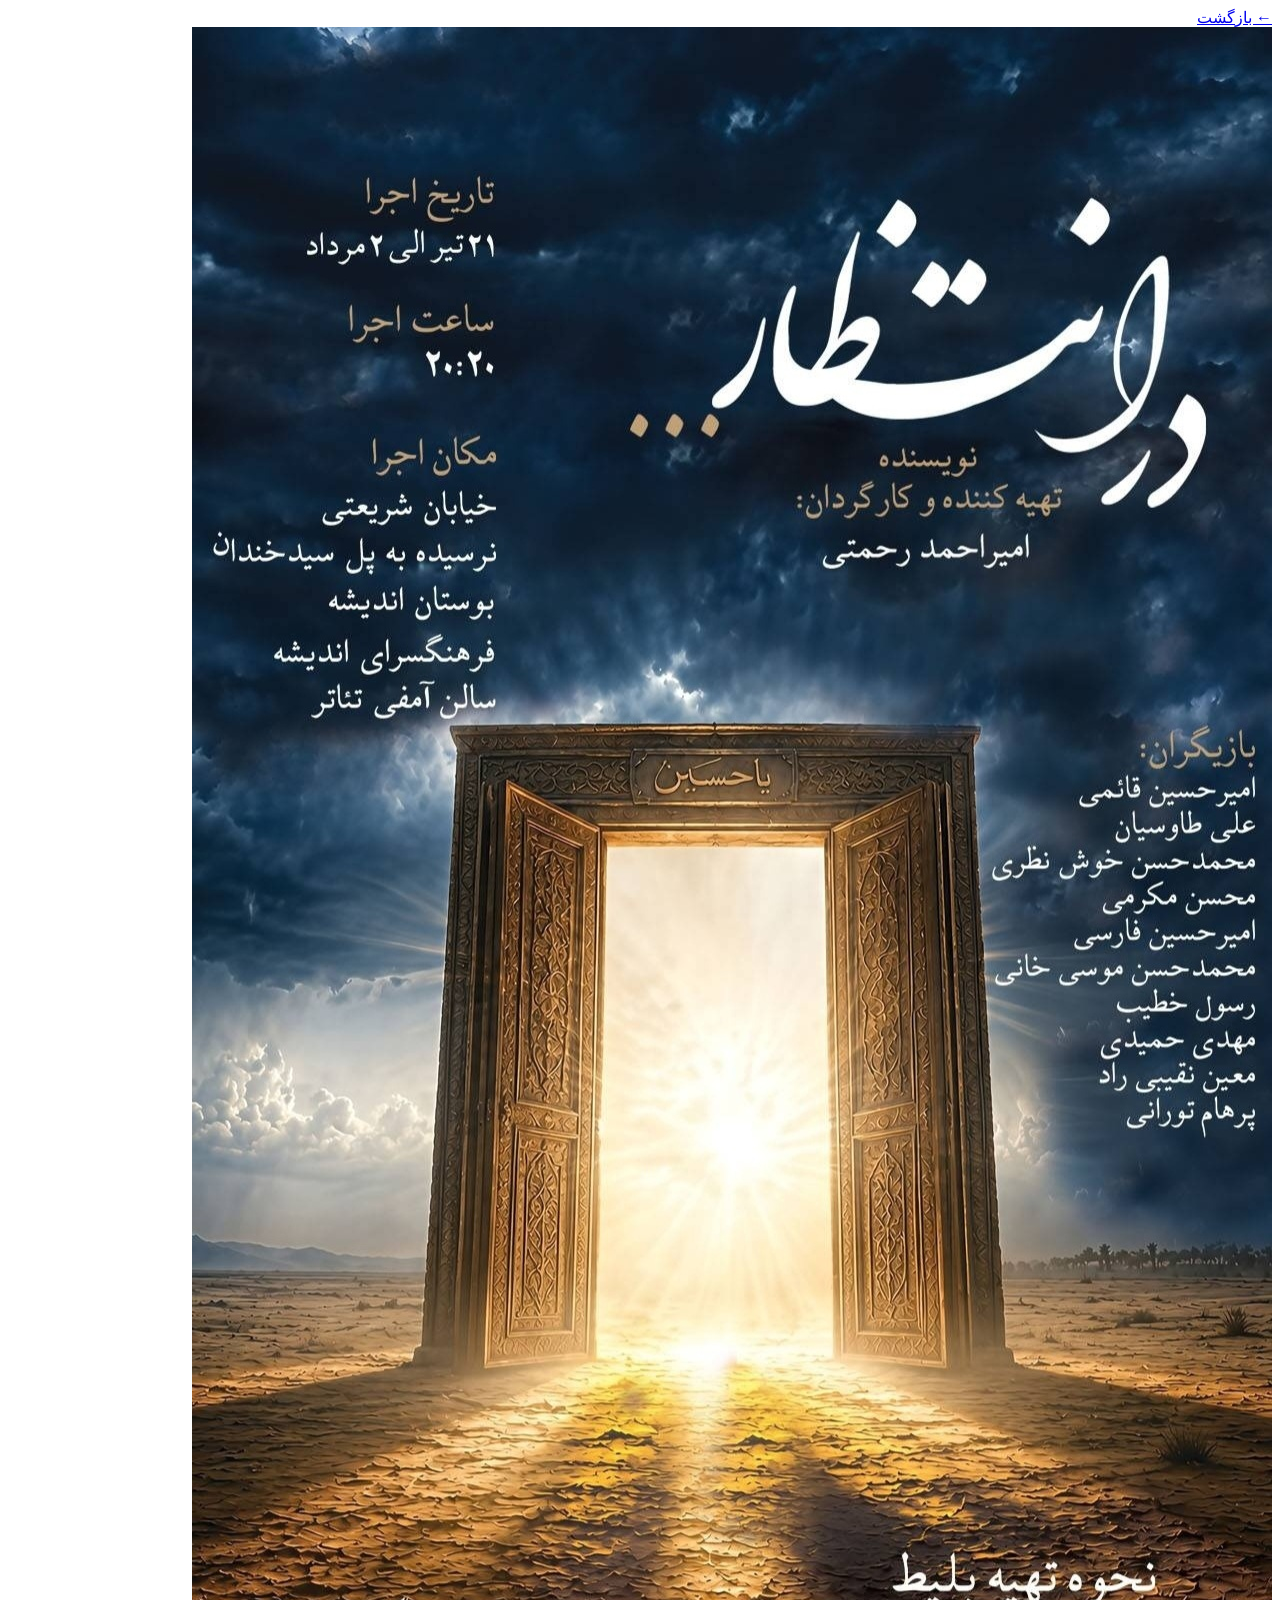
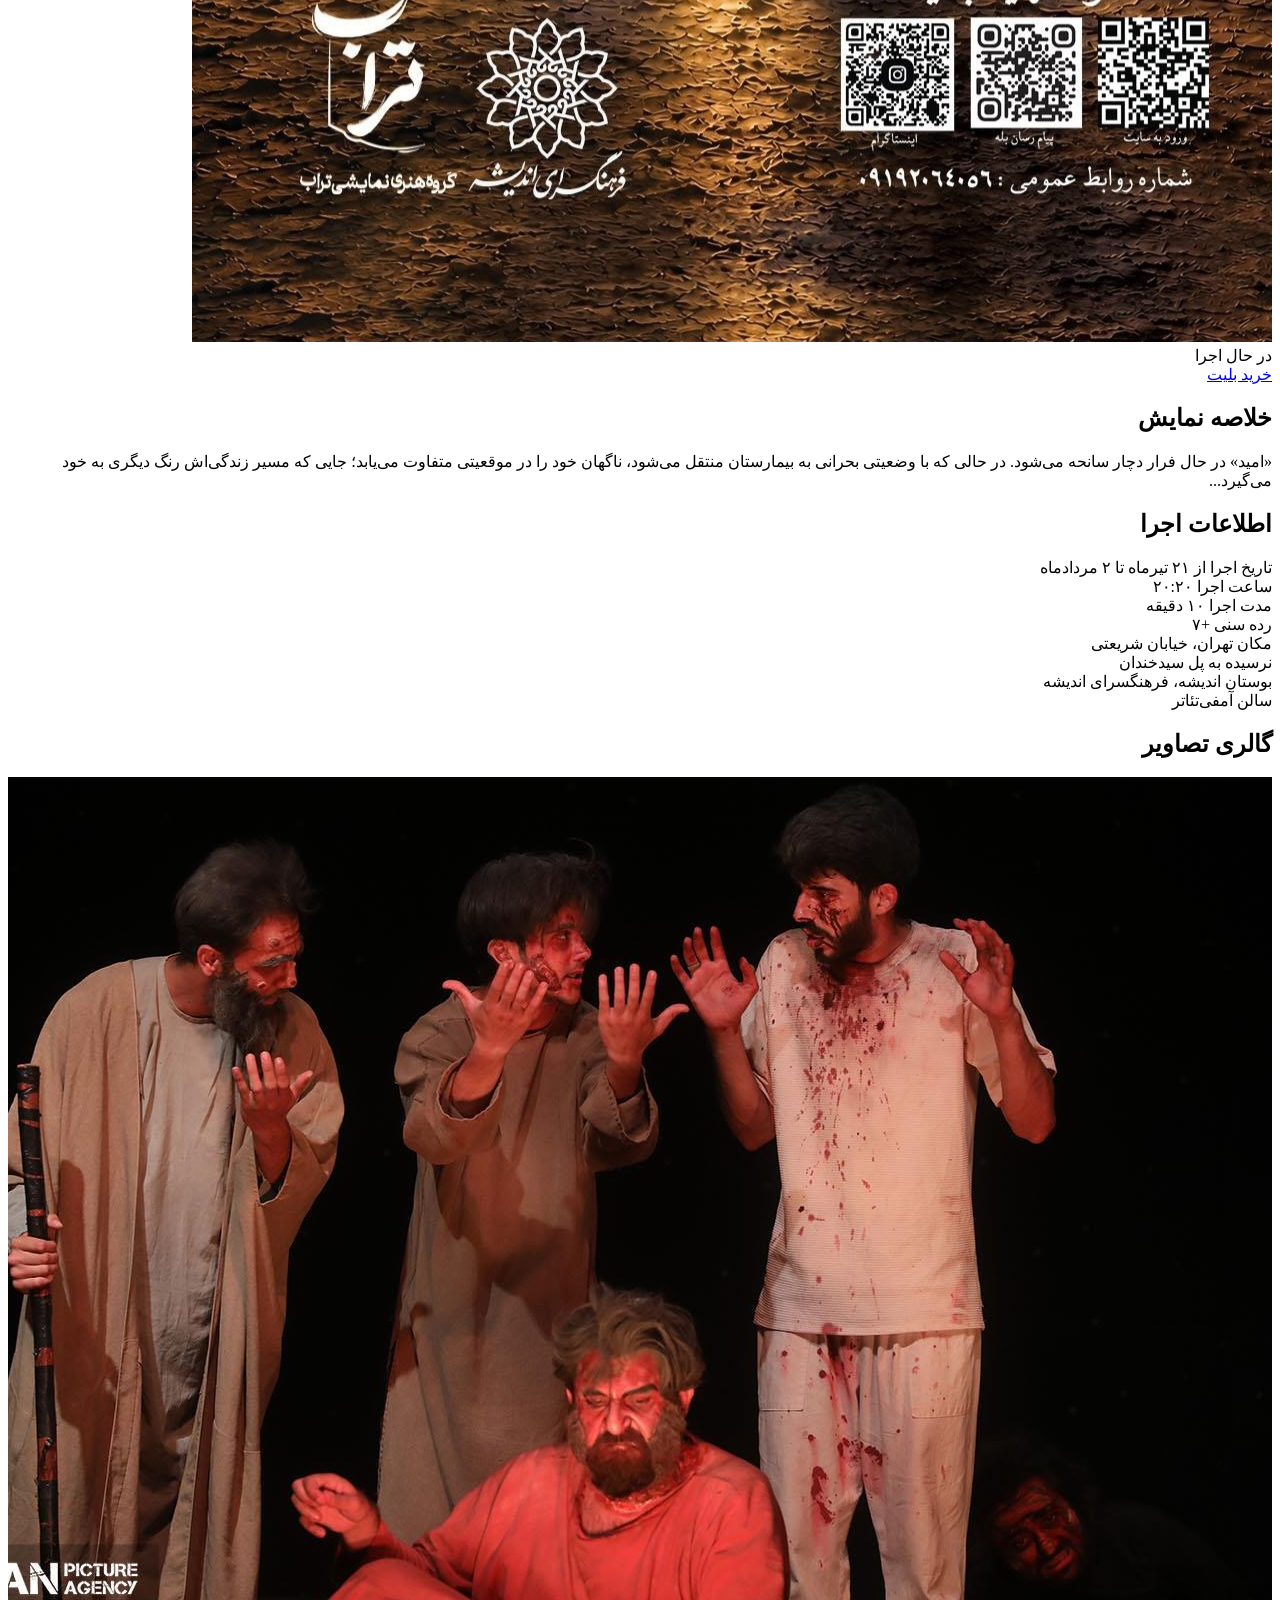
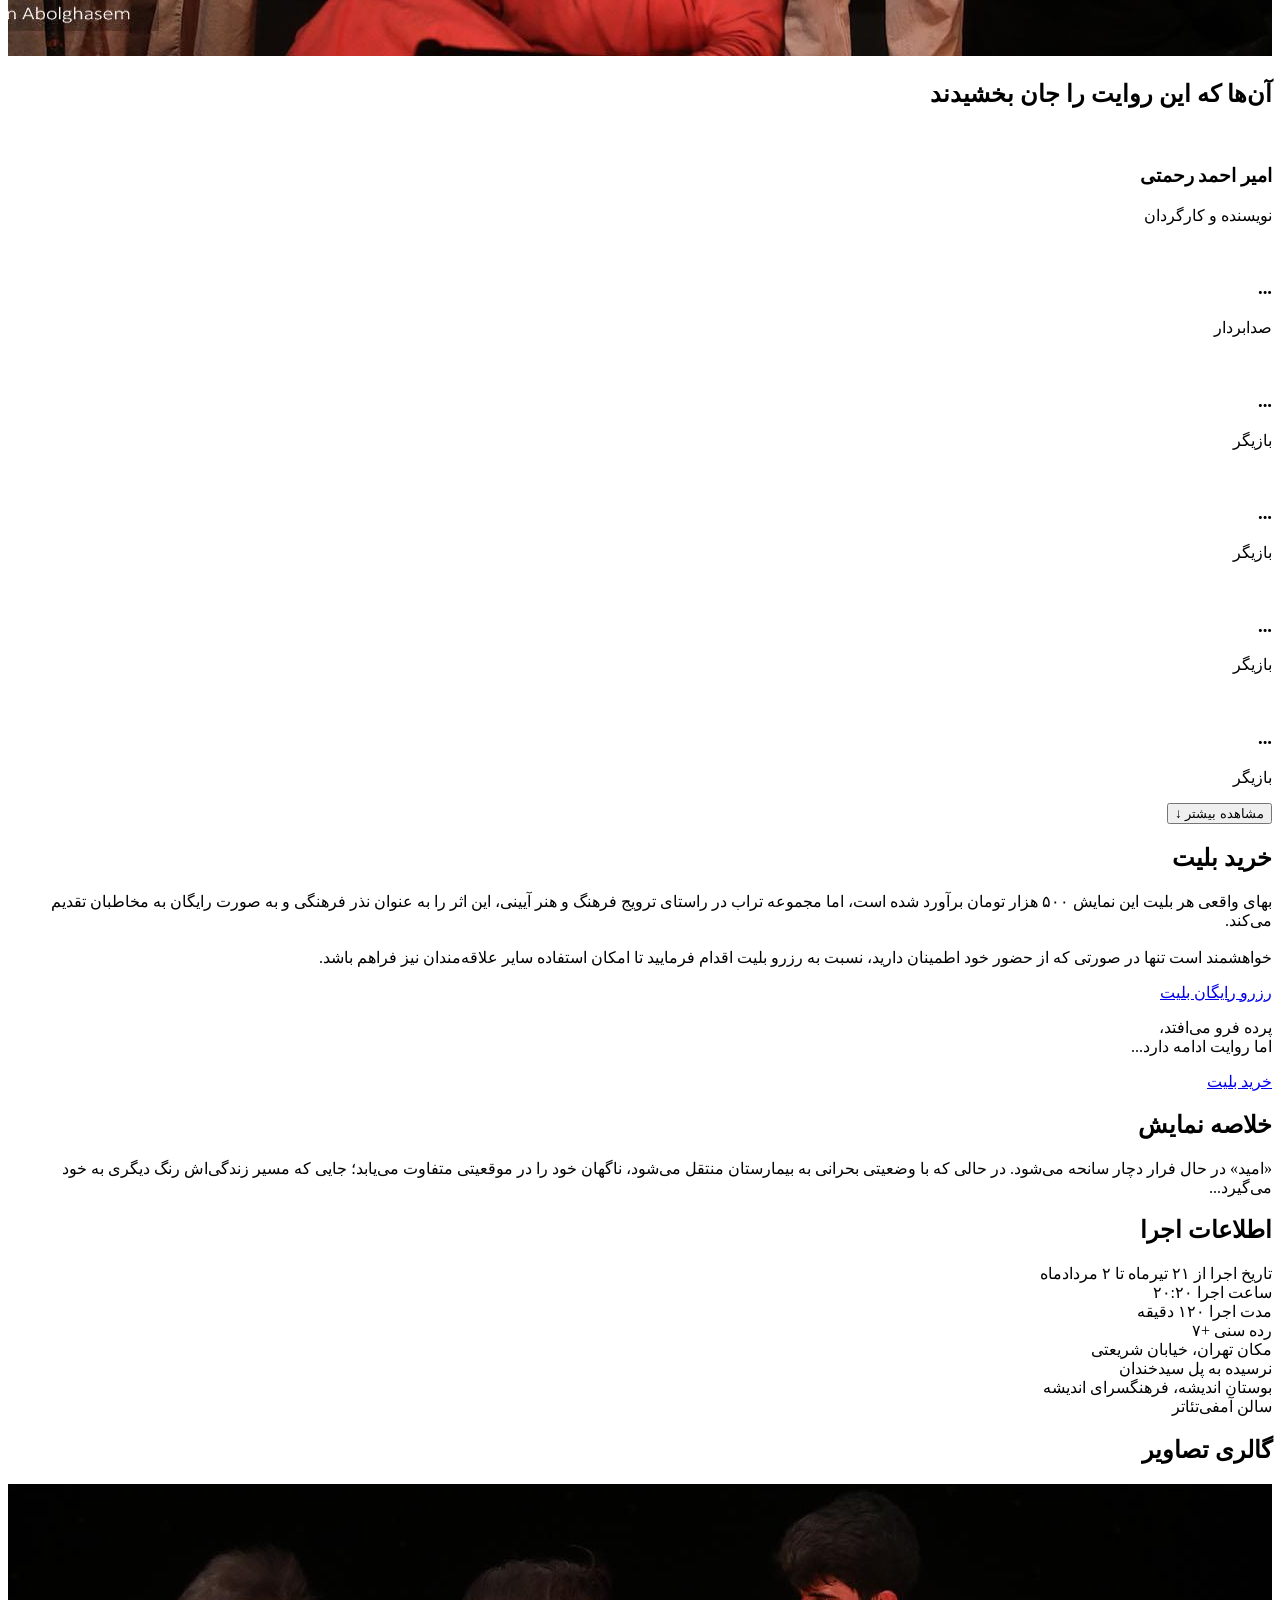
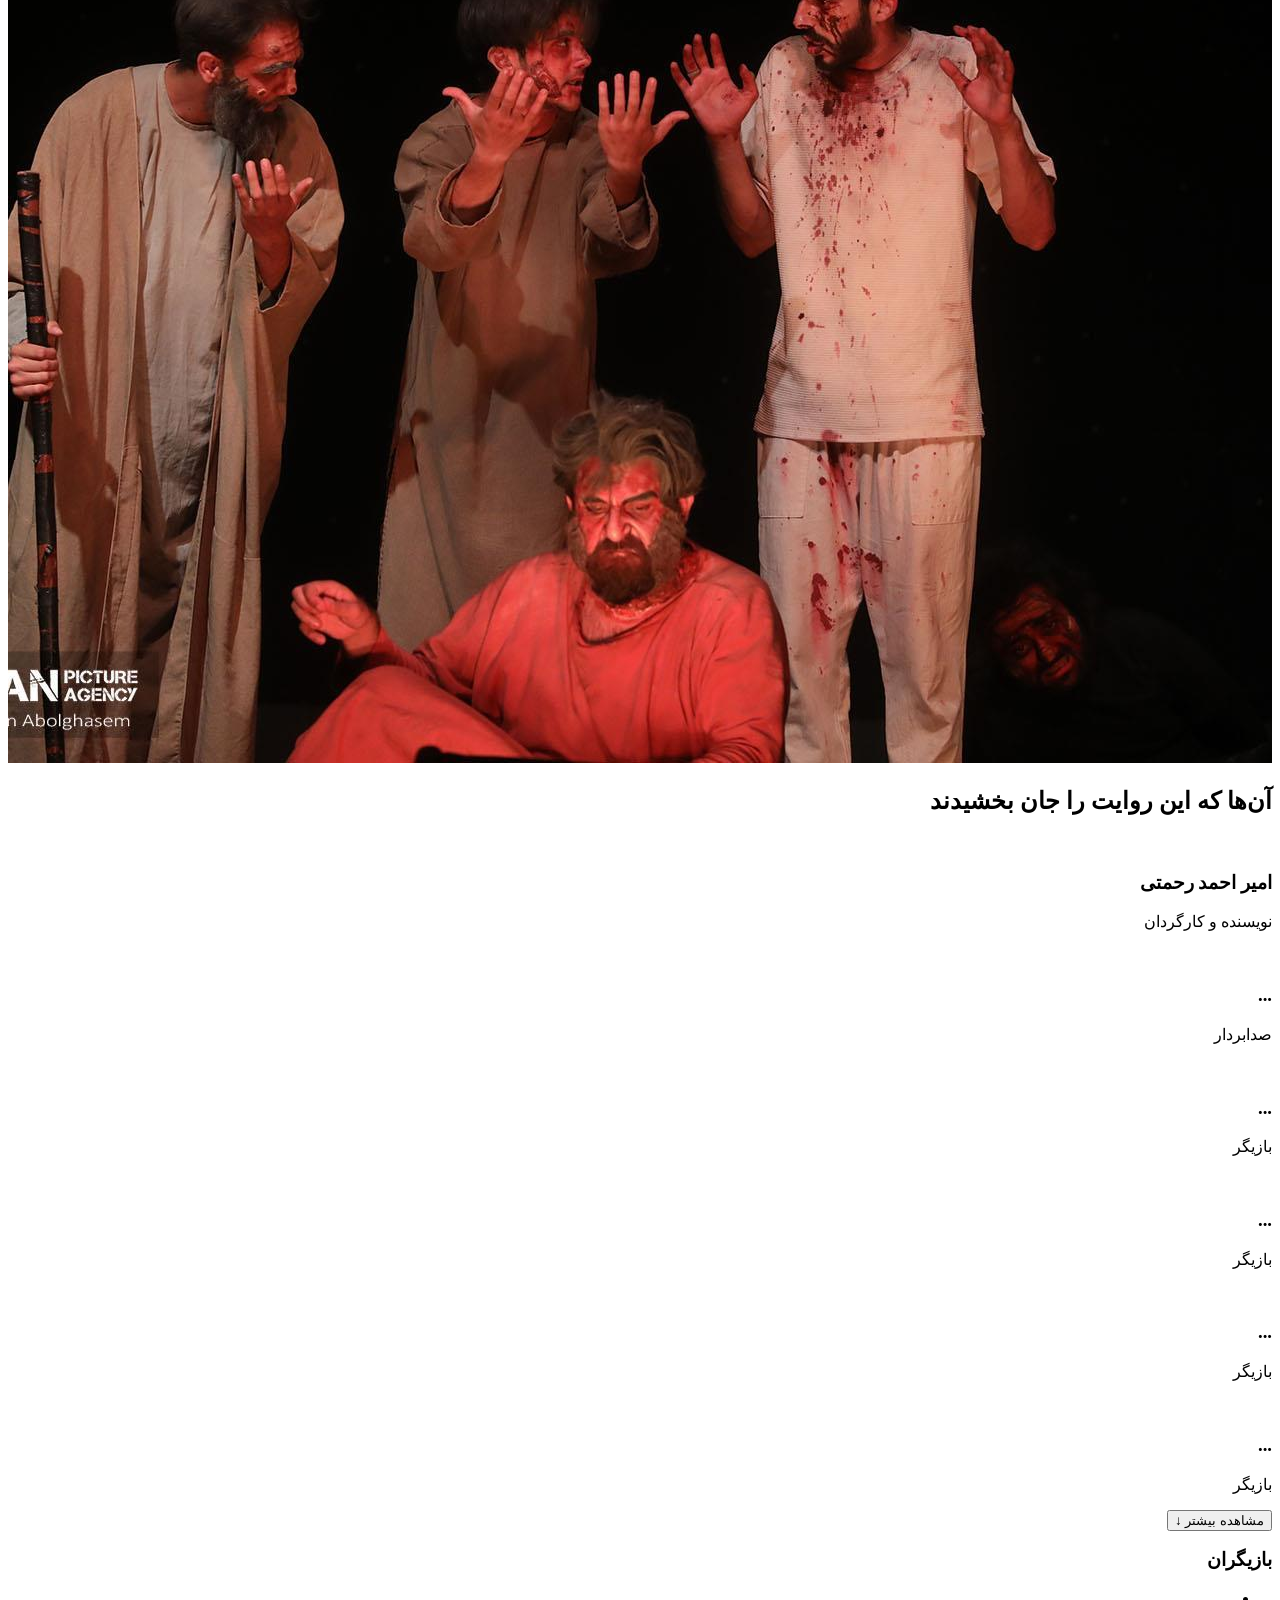
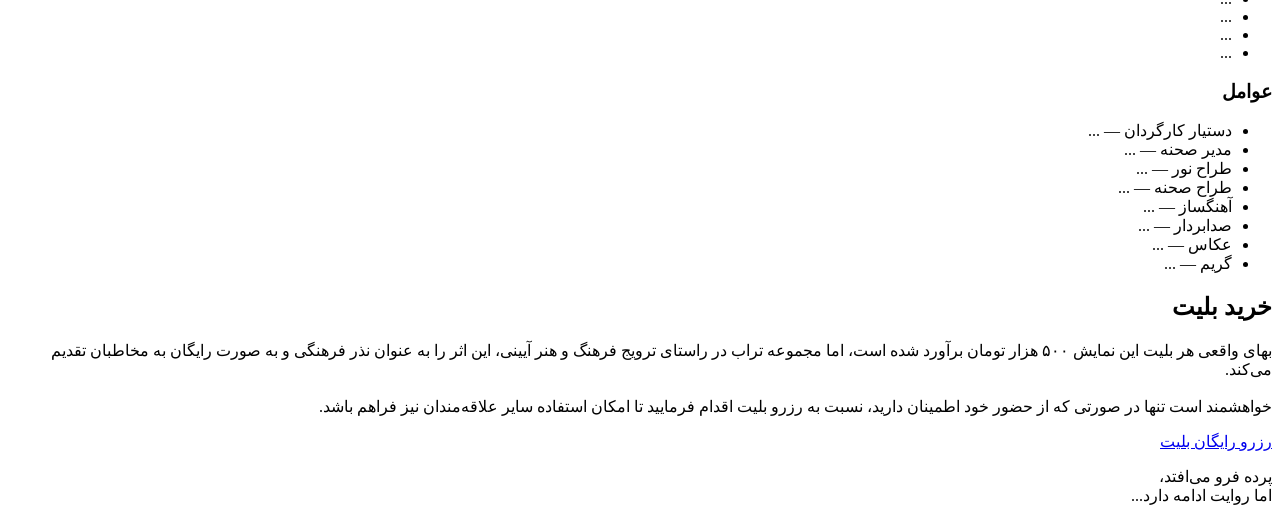
==== commit c08fad07: "Update entezar.html" ====
--- a/entezar.html
+++ b/entezar.html
@@ -68,7 +68,7 @@
 
 <div class="info-card">
 <span>مدت اجرا</span>
-<span>۱۲۰ دقیقه</span>
+<span>۱۰ دقیقه</span>
 </div>
 
 <div class="info-card">
@@ -266,4 +266,236 @@
 <script src="js/script.js"></script>
 </body>
 
-</html>+</html><a href="#ticket" class="ticket-shortcut">
+خرید بلیت
+</a>
+
+</section>
+
+<section class="show-section">
+
+<h2>خلاصه نمایش</h2>
+
+<p>
+
+«امید» در حال فرار دچار سانحه می‌شود. در حالی که با وضعیتی بحرانی به بیمارستان منتقل می‌شود، ناگهان خود را در موقعیتی متفاوت می‌یابد؛ جایی که مسیر زندگی‌اش رنگ دیگری به خود می‌گیرد...
+
+</p>
+
+</section>
+
+<section class="show-section">
+
+<h2>اطلاعات اجرا</h2>
+
+<div class="info-card">
+<span>تاریخ اجرا</span>
+<span>از ۲۱ تیرماه تا ۲ مردادماه</span>
+</div>
+
+<div class="info-card">
+<span>ساعت اجرا</span>
+<span>۲۰:۲۰</span>
+</div>
+
+<div class="info-card">
+<span>مدت اجرا</span>
+<span>۱۲۰ دقیقه</span>
+</div>
+
+<div class="info-card">
+<span>رده سنی</span>
+<span>+۷</span>
+</div>
+
+<div class="info-card">
+<span>مکان</span>
+<span class="address">
+تهران، خیابان شریعتی<br>
+نرسیده به پل سیدخندان<br>
+بوستان اندیشه، فرهنگسرای اندیشه<br>
+سالن آمفی‌تئاتر
+</span>
+</div>
+</section>
+<section class="show-section">
+
+<h2>گالری تصاویر</h2>
+
+<div class="swiper gallerySwiper">
+
+    <div class="swiper-wrapper">
+
+        <div class="swiper-slide"><img src="entezarg1.jpg"></div>
+        <div class="swiper-slide"><img src="entezarg2.jpg"></div>
+        <div class="swiper-slide"><img src="entezarg3.jpg"></div>
+        <div class="swiper-slide"><img src="entezarg4.jpg"></div>
+        <div class="swiper-slide"><img src="entezarg5.jpg"></div>
+        <div class="swiper-slide"><img src="entezarg6.jpg"></div>
+        <div class="swiper-slide"><img src="entezarg7.jpg"></div>
+        <div class="swiper-slide"><img src="entezarg8.jpg"></div>
+
+    </div>
+
+    <div class="swiper-pagination gallery-pagination"></div>
+
+</div>
+
+</section>
+<section class="show-section">
+
+    <h2>آن‌ها که این روایت را جان بخشیدند</h2>
+
+    <div class="crew-grid">
+
+        <div class="crew-member">
+            <img src="crew/1.jpg" alt="">
+            <h3>امیر احمد رحمتی</h3>
+            <p>نویسنده و کارگردان</p>
+        </div>
+
+        <div class="crew-member">
+            <img src="crew/2.jpg" alt="">
+            <h3>...</h3>
+            <p>صدابردار</p>
+        </div>
+
+        <div class="crew-member">
+            <img src="crew/3.jpg" alt="">
+            <h3>...</h3>
+            <p>بازیگر</p>
+        </div>
+
+        <div class="crew-member">
+            <img src="crew/4.jpg" alt="">
+            <h3>...</h3>
+            <p>بازیگر</p>
+        </div>
+
+        <div class="crew-member">
+            <img src="crew/5.jpg" alt="">
+            <h3>...</h3>
+            <p>بازیگر</p>
+        </div>
+
+        <div class="crew-member">
+            <img src="crew/6.jpg" alt="">
+            <h3>...</h3>
+            <p>بازیگر</p>
+        </div>
+
+    </div>
+
+    <button class="show-more-btn">
+        مشاهده بیشتر ↓
+    </button>
+
+    <div class="crew-list">
+
+        <div class="crew-group">
+
+            <h3>بازیگران</h3>
+
+            <ul>
+                <li>...</li>
+                <li>...</li>
+                <li>...</li>
+                <li>...</li>
+            </ul>
+
+        </div>
+
+        <div class="crew-group">
+
+            <h3>عوامل</h3>
+
+            <ul>
+                <li>دستیار کارگردان — ...</li>
+                <li>مدیر صحنه — ...</li>
+                <li>طراح نور — ...</li>
+                <li>طراح صحنه — ...</li>
+                <li>آهنگساز — ...</li>
+                <li>صدابردار — ...</li>
+                <li>عکاس — ...</li>
+                <li>گریم — ...</li>
+            </ul>
+
+        </div>
+
+    </div>
+
+</section>
+<!-- خرید بلیت -->
+
+<section class="show-section ticket-section" id="ticket">
+
+    <h2>خرید بلیت</h2>
+
+    <p>
+
+        بهای واقعی هر بلیت این نمایش ۵۰۰ هزار تومان برآورد شده است، اما مجموعه تراب در راستای ترویج فرهنگ و هنر آیینی، این اثر را به عنوان نذر فرهنگی و به صورت رایگان به مخاطبان تقدیم می‌کند.
+
+        <br><br>
+
+        خواهشمند است تنها در صورتی که از حضور خود اطمینان دارید، نسبت به رزرو بلیت اقدام فرمایید تا امکان استفاده سایر علاقه‌مندان نیز فراهم باشد.
+
+    </p>
+
+    <a href="https://survey.porsline.ir/s/MSx4UcXV"
+       target="_blank"
+       rel="noopener"
+       class="buy-ticket">
+
+        رزرو رایگان بلیت
+
+    </a>
+
+</section>
+
+
+<!-- پایان صفحه -->
+
+<footer class="show-footer">
+
+    <p>
+
+        پرده فرو می‌افتد،
+        <br>
+        اما روایت ادامه دارد...
+
+    </p>
+
+</footer>
+
+
+<script>
+document.addEventListener("DOMContentLoaded", () => {
+
+    const btn = document.querySelector(".show-more-btn");
+    const list = document.querySelector(".crew-list");
+
+    list.style.display = "none";
+
+    btn.addEventListener("click", () => {
+
+        if (list.style.display === "none") {
+
+            list.style.display = "block";
+            btn.innerHTML = "مشاهده کمتر ↑";
+
+        } else {
+
+            list.style.display = "none";
+            btn.innerHTML = "مشاهده بیشتر ↓";
+
+        }
+
+    });
+
+});
+</script>
+<script src="https://cdn.jsdelivr.net/npm/swiper@11/swiper-bundle.min.js"></script>
+<script src="js/script.js"></script>
+</body>
+
+</html>
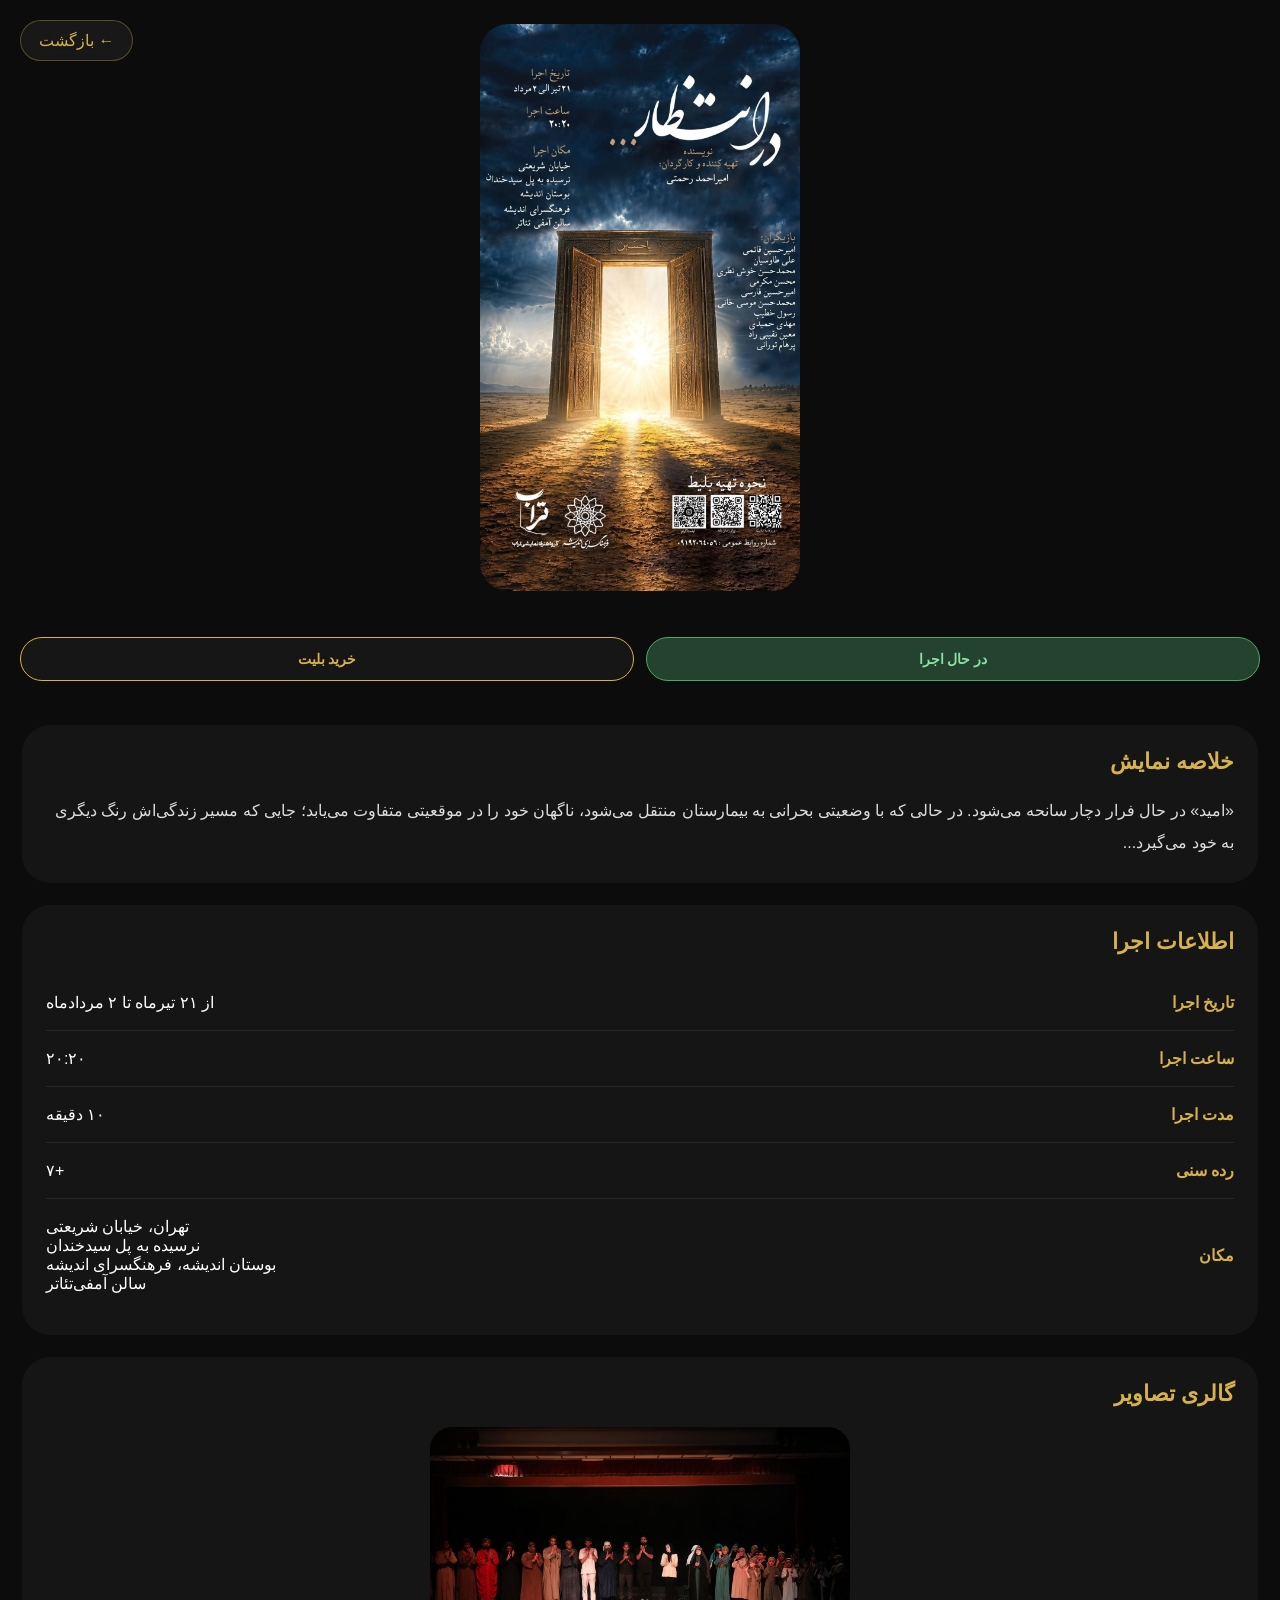
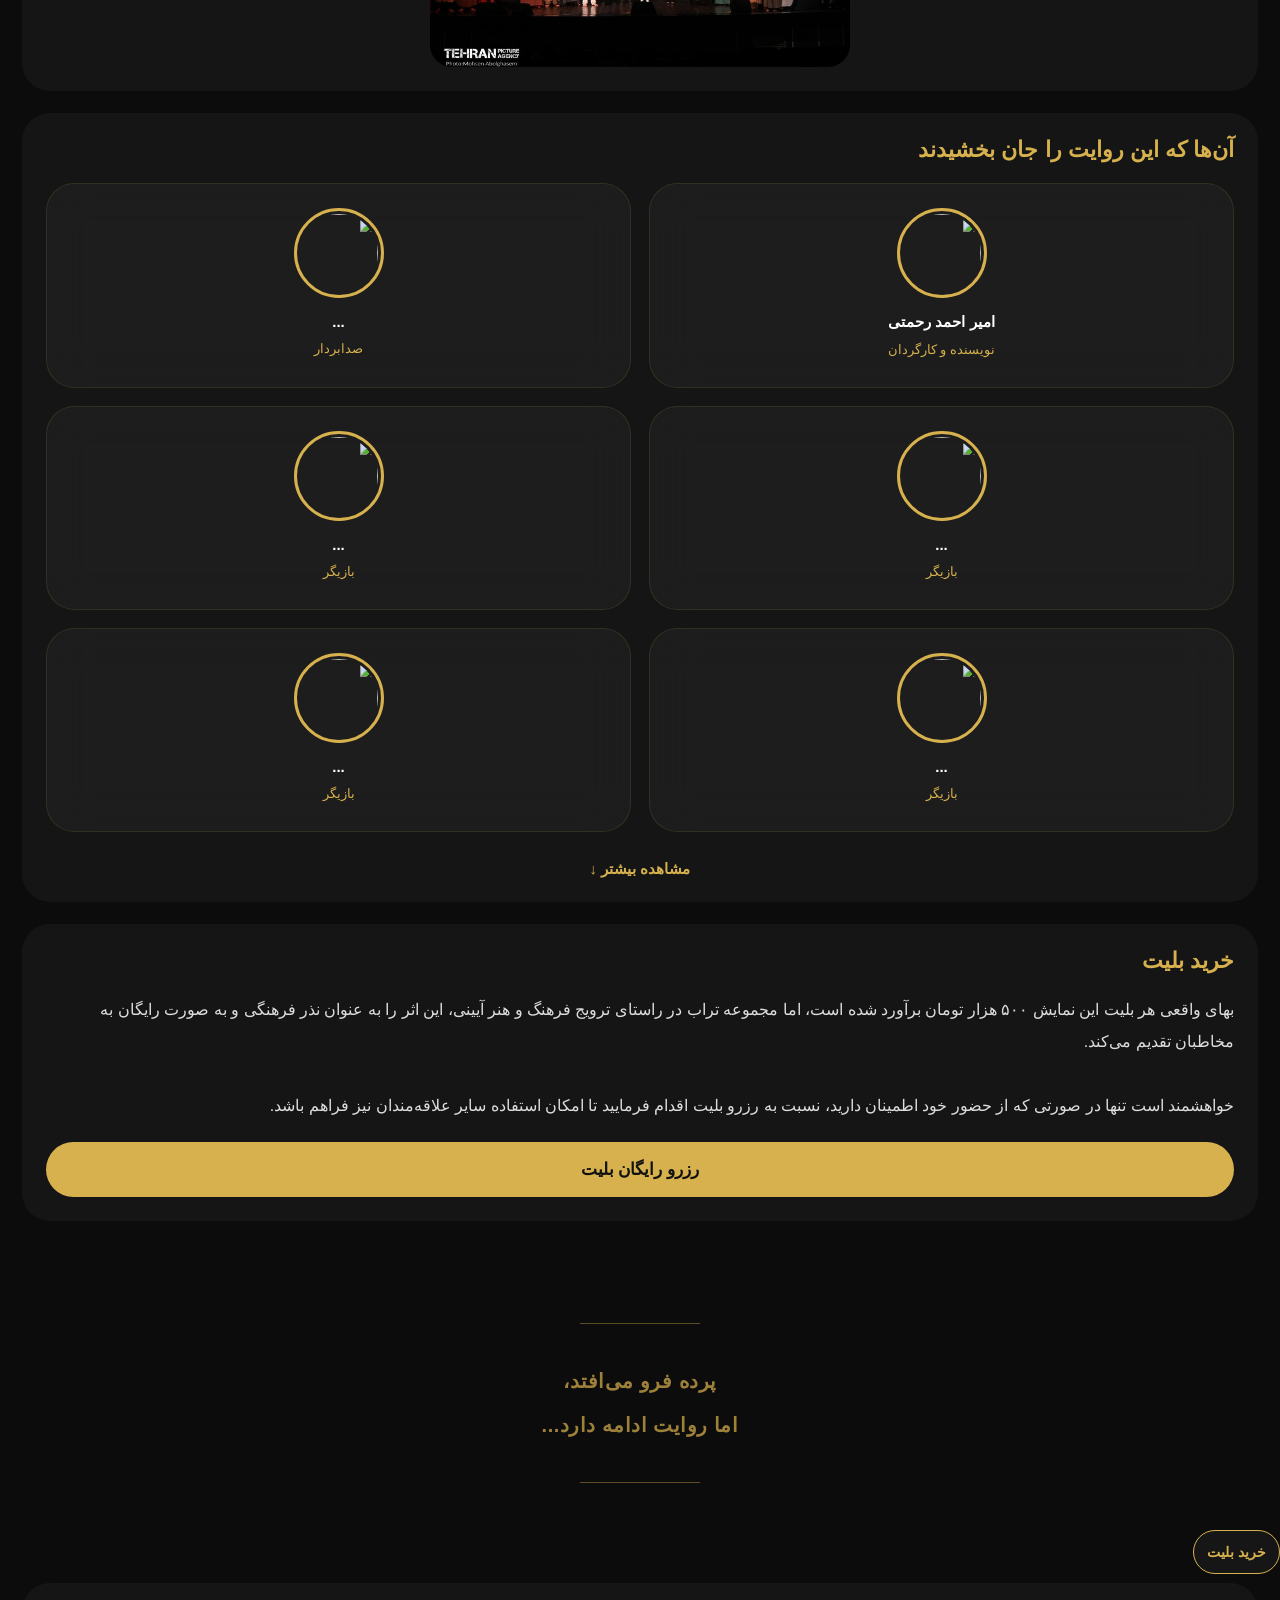
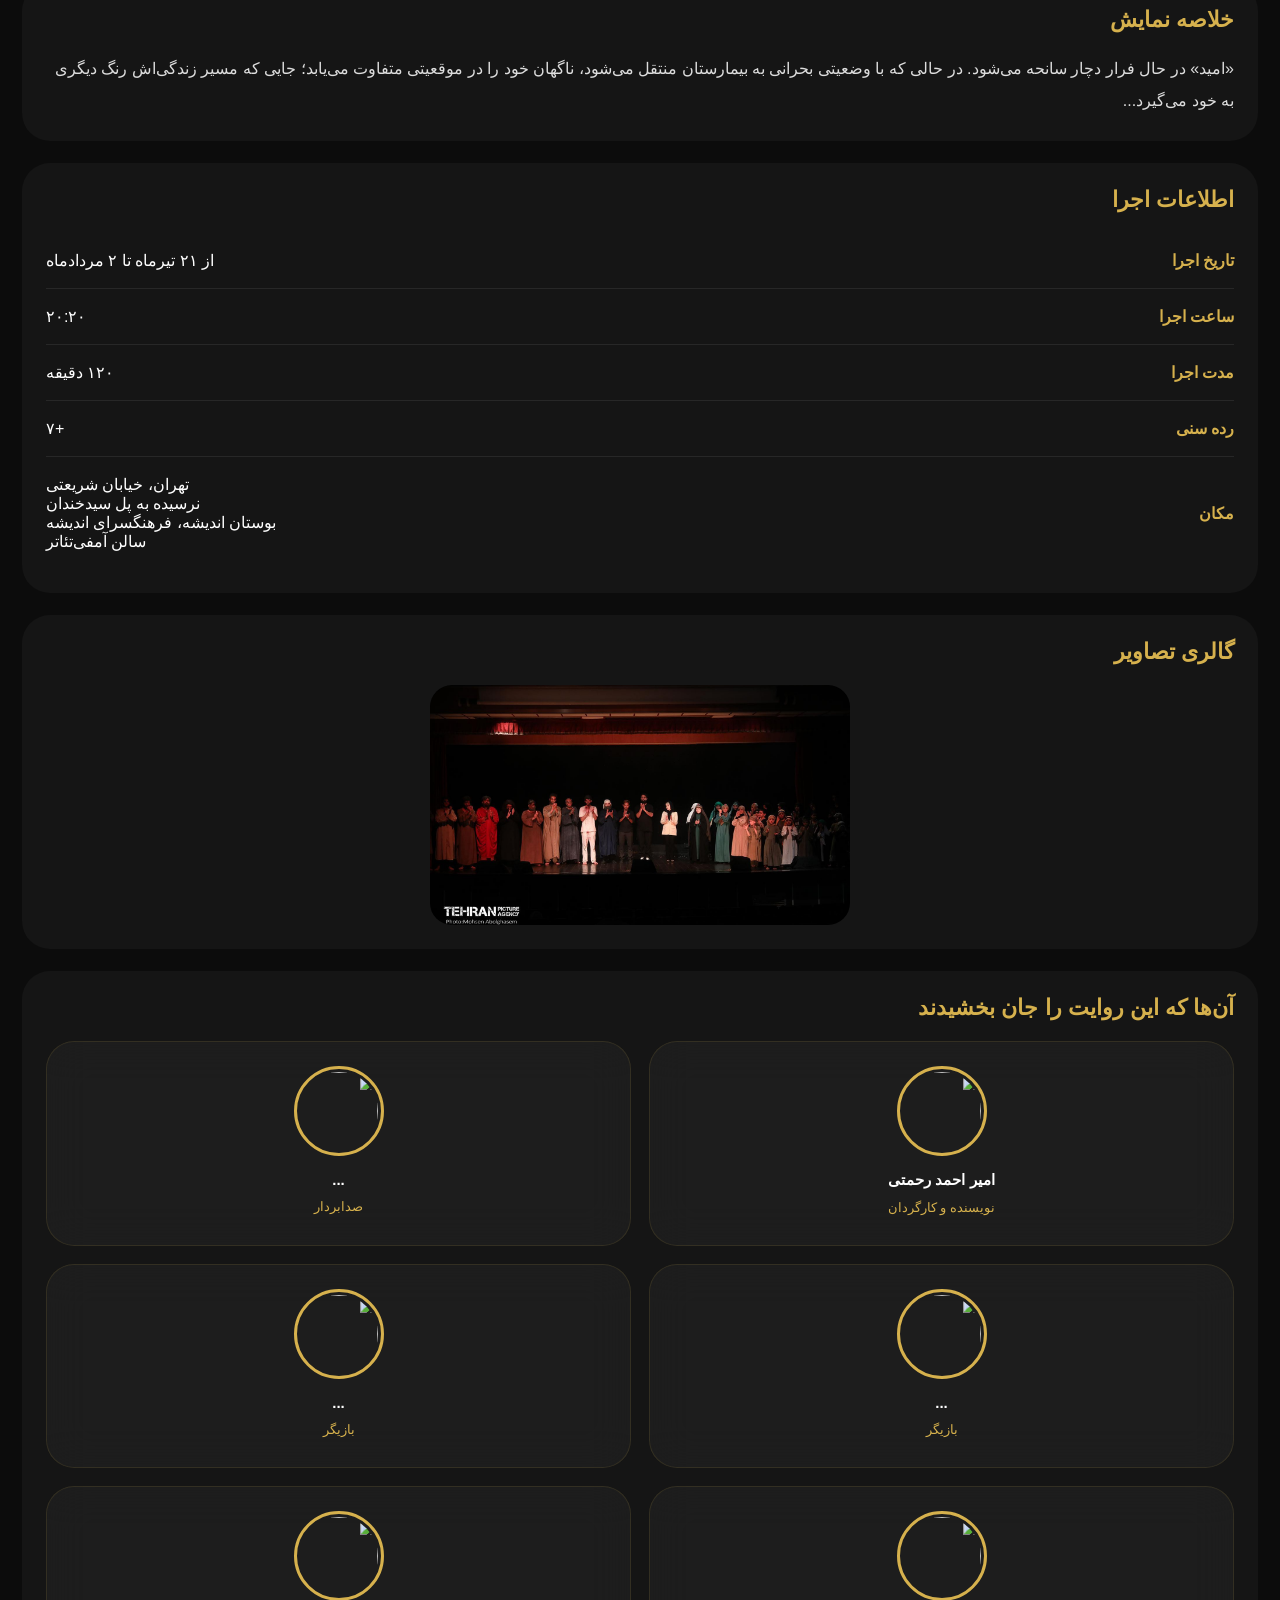
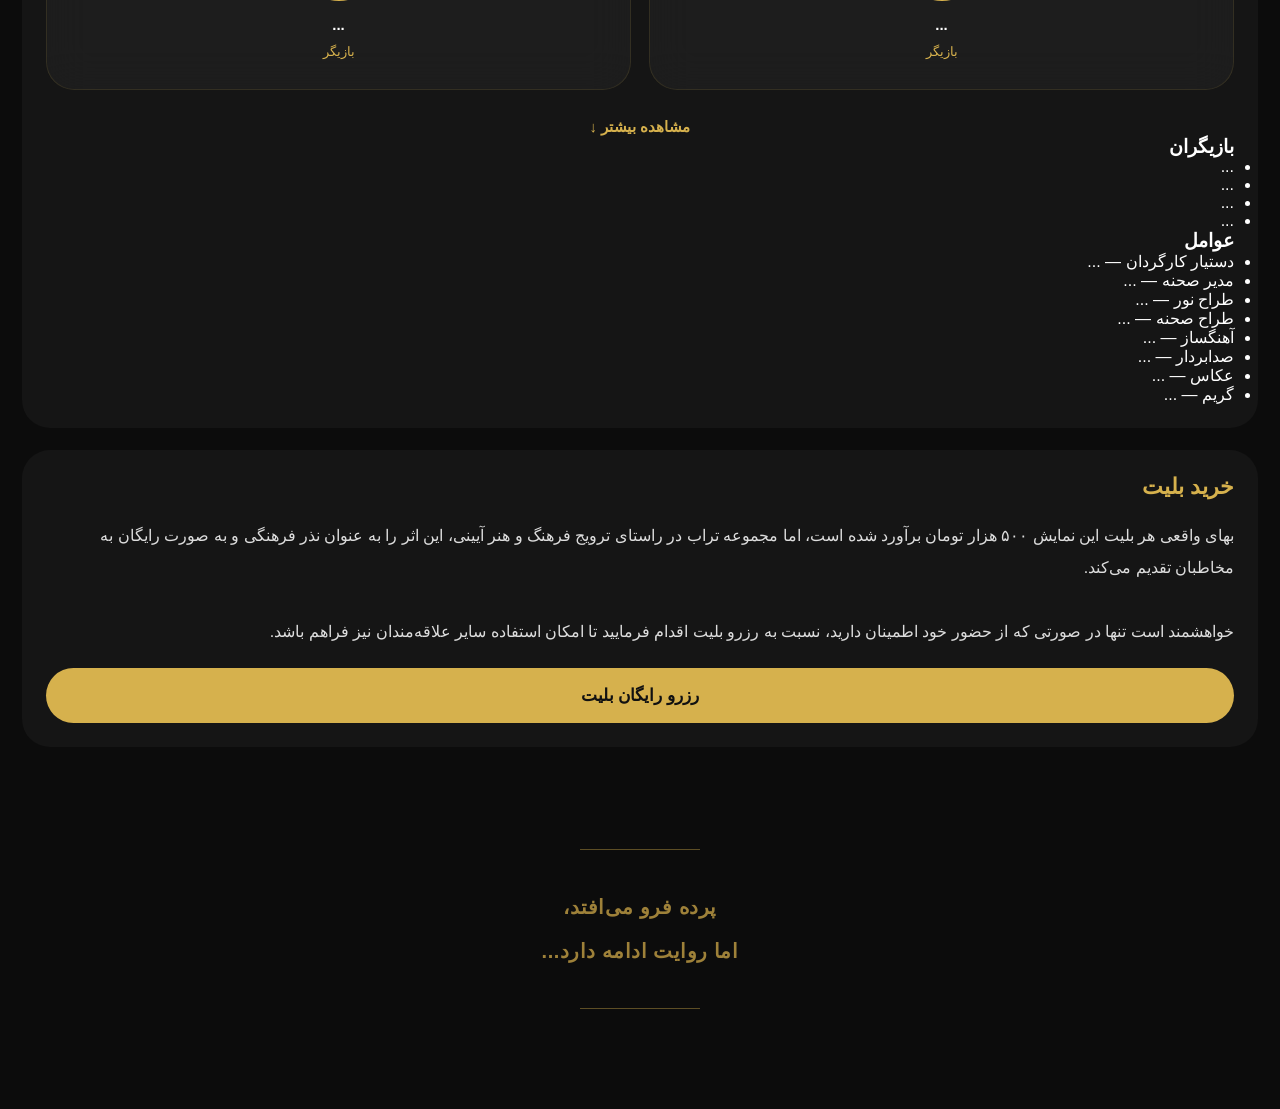
==== commit 9b8936d3: "Update entezar.html" ====
--- a/entezar.html
+++ b/entezar.html
@@ -8,8 +8,8 @@
 
 <title>در انتظار | گروه هنری نمایشی تراب</title>
 
-<link rel="stylesheet" href="css/style.css">
-<link rel="stylesheet" href="css/responsive.css">
+<link rel="stylesheet" href="style.css">
+<link rel="stylesheet" href="responsive.css">
 
 <link href="https://fonts.googleapis.com/css2?family=Vazirmatn:wght@300;400;600;700;900&display=swap" rel="stylesheet">
 <link rel="stylesheet"
@@ -495,7 +495,7 @@
 });
 </script>
 <script src="https://cdn.jsdelivr.net/npm/swiper@11/swiper-bundle.min.js"></script>
-<script src="js/script.js"></script>
+<script src="script.js"></script>
 </body>
 
 </html>
--- a/style.css
+++ b/style.css
@@ -0,0 +1,1067 @@
+* {
+    margin: 0;
+    padding: 0;
+    box-sizing: border-box;
+}
+
+body {
+    background: #0c0c0c;
+    color: #fff;
+    font-family: 'Vazirmatn', sans-serif;
+    overflow-x: hidden;
+}
+
+img {
+    display: block;
+    max-width: 100%;
+}
+
+
+
+.section {
+    padding: 35px 20px;
+}
+
+.title {
+    margin-bottom: 18px;
+}
+
+.title h2 {
+    color: #d6b14d;
+    font-size: 24px;
+    font-weight: 800;
+}
+
+/* اجرای ویژه */
+
+.poster {
+    max-width: 340px;
+    margin: auto;
+}
+
+.poster img {
+    width: 100%;
+    border-radius: 24px;
+}
+
+.featured-card{
+
+    background:#151515;
+
+    border-radius:30px;
+
+    overflow:hidden;
+
+    box-shadow:0 15px 45px rgba(0,0,0,.45);
+
+}
+
+.featured-content{
+
+    padding:25px;
+
+}
+
+.featured-status{
+
+    display:inline-block;
+
+    padding:7px 14px;
+
+    border-radius:999px;
+
+    background:#204b2c;
+
+    color:#8de0a4;
+
+    font-size:13px;
+
+    margin-bottom:15px;
+
+}
+
+.featured-content h3{
+
+    font-size:30px;
+
+    color:#d6b14d;
+
+    margin-bottom:12px;
+
+}
+
+.featured-content p{
+
+    color:#ddd;
+
+    line-height:2;
+
+    margin-bottom:20px;
+
+}
+
+.featured-info{
+
+    display:flex;
+
+    flex-direction:column;
+
+    gap:10px;
+
+    color:#cfcfcf;
+
+    margin-bottom:25px;
+
+}
+
+.featured-buttons{
+
+    display:flex;
+
+    gap:12px;
+
+}
+
+.featured-buttons a{
+
+    flex:1;
+
+}
+
+.ticket-btn{
+
+    background:#d6b14d;
+
+    color:#111;
+
+    border-radius:999px;
+
+    text-align:center;
+
+    padding:12px;
+
+    text-decoration:none;
+
+    font-weight:800;
+width:100%;
+display:block;
+}
+/* اسلایدر */
+
+.mySwiper{
+    width:100%;
+    padding:0 5px 45px;
+}
+
+.swiper-slide {
+    display: flex;
+    justify-content: center;
+}
+
+.show-card {
+    position: relative;
+    width: 100%;
+    overflow: hidden;
+    border-radius: 24px;
+}
+
+.show-card img {
+    width: 100%;
+    border-radius: 24px;
+}
+
+/* دکمه */
+
+.glass-btn {
+    
+    position: absolute;
+    
+    left: 18px;
+    
+    bottom: 18px;
+    
+    padding: 8px 18px;
+    
+    color: #d7b06a;
+    
+    border: 1.5px solid #d7b06a;
+    
+    border-radius: 999px;
+    
+    text-decoration: none;
+    
+    font-size: 13px;
+    
+    font-weight: 700;
+    
+    display: flex;
+    
+    align-items: center;
+    
+    gap: 7px;
+    
+    background: rgba(255, 255, 255, .03);
+    
+    backdrop-filter: blur(10px);
+}
+
+.glass-btn::before {
+    
+    content: "←";
+    
+    font-size: 14px;
+    
+}
+
+.dark-btn {
+    
+    color: #fff;
+    
+    border-color: #fff;
+    
+}
+
+.dark-btn::before {
+    
+    color: #fff;
+    
+}
+
+/* دایره ها */
+
+.swiper-pagination{
+    bottom:0 !important;
+}
+
+.swiper-pagination-bullet{
+    width:9px;
+    height:9px;
+    background:rgba(255,255,255,.28);
+    opacity:1;
+    border-radius:50%;
+    transition:all .35s ease;
+}
+
+.swiper-pagination-bullet-active{
+    width:26px;
+    height:9px;
+    border-radius:20px;
+    background:#d6b14d;
+}
+
+.swiper-horizontal > .swiper-pagination-bullets,
+.swiper-pagination-bullets.swiper-pagination-horizontal{
+    bottom:0 !important;
+}
+
+.swiper-pagination-bullet{
+    width:10px !important;
+    height:10px !important;
+    background:#5a5a5a !important;
+    opacity:1 !important;
+    border-radius:50% !important;
+    transition:.3s !important;
+}
+
+.swiper-pagination-bullet-active{
+    width:26px !important;
+    border-radius:30px !important;
+    background:#d6b14d !important;
+}
+
+/* باکس ها */
+
+.about,
+.contact {
+    
+    margin: 20px;
+    
+    padding: 22px;
+    
+    background: #161616;
+    
+    border-radius: 24px;
+    
+}
+
+.about h2,
+.contact h2 {
+    
+    color: #d6b14d;
+    
+    margin-bottom: 15px;
+    
+}
+
+.about p,
+.contact p{
+
+    line-height:2;
+
+    color:#ddd;
+
+    background:transparent;
+
+}
+.about p{
+
+    text-align:justify;
+
+    margin-bottom:18px;
+
+}
+.show-card{
+    box-shadow:0 15px 40px rgba(0,0,0,.45);
+}
+
+
+/*=====================================
+        صفحه اختصاصی نمایش
+======================================*/
+.show-header{
+
+    padding:24px;
+
+    display:flex;
+
+    justify-content:center;
+
+}
+
+.show-header img{
+
+    width:320px;
+
+    height:auto;
+
+    display:block;
+
+    margin:auto;
+
+    border-radius:28px;
+
+}
+
+.show-header img:hover{
+
+    transform:scale(1.03);
+
+}
+
+/* دکمه بازگشت */
+
+.back-btn{
+
+    position:fixed;
+    top:20px;
+    left:20px;
+
+    z-index:999;
+
+    padding:10px 18px;
+
+    border-radius:999px;
+
+    text-decoration:none;
+
+    color:#d6b14d;
+
+    background:rgba(255,255,255,.05);
+
+    backdrop-filter:blur(18px);
+    -webkit-backdrop-filter:blur(18px);
+
+    border:1px solid rgba(214,177,77,.35);
+
+    transition:.3s;
+
+}
+
+.back-btn:hover{
+
+    background:rgba(214,177,77,.08);
+
+}
+
+/* وضعیت اجرا */
+
+.show-status{
+
+    display:flex;
+
+    gap:12px;
+
+    padding:22px 20px;
+
+}
+
+.status,
+.ticket-shortcut{
+
+    flex:1;
+
+    text-align:center;
+
+    padding:13px;
+
+    border-radius:999px;
+
+    font-size:14px;
+
+    font-weight:700;
+
+}
+
+.status{
+
+    background:#24432f;
+
+    color:#8de0a4;
+
+    border:1px solid #4da66a;
+
+}
+
+.ticket-shortcut{
+
+    background:rgba(255,255,255,.04);
+
+    border:1px solid #d6b14d;
+
+    color:#d6b14d;
+
+    text-decoration:none;
+
+}
+
+/* باکس های صفحه */
+
+.show-section{
+
+    margin:22px;
+
+    padding:24px;
+
+    border-radius:28px;
+
+    background:#151515;
+
+}
+
+.show-section h2{
+
+    color:#d6b14d;
+
+    font-size:22px;
+
+    margin-bottom:20px;
+
+}
+
+.show-section p{
+
+    color:#ddd;
+
+    line-height:2;
+
+}
+
+/*=====================================
+        اطلاعات اجرا
+======================================*/
+
+.info-card{
+
+    display:flex;
+
+    justify-content:space-between;
+
+    align-items:center;
+
+    padding:18px 0;
+
+    border-bottom:1px solid rgba(255,255,255,.08);
+
+}
+
+.info-card:last-child{
+
+    border-bottom:none;
+
+}
+
+.info-card span:first-child{
+
+    color:#d6b14d;
+
+    font-weight:700;
+
+}
+
+.info-card span:last-child{
+
+    color:#fff;
+
+}
+
+.address{
+    direction:ltr;
+    text-align:left;
+    unicode-bidi:plaintext;
+}
+/*=====================================
+          گالری تصاویر
+======================================*/
+
+.gallery-scroll{
+
+    display:flex;
+
+    gap:16px;
+
+    overflow-x:auto;
+
+    scroll-snap-type:x mandatory;
+
+    scrollbar-width:none;
+
+    -webkit-overflow-scrolling:touch;
+
+}
+
+.gallery-scroll::-webkit-scrollbar{
+
+    display:none;
+
+}
+
+.gallery-scroll img:hover{
+
+    transform:scale(1.03);
+
+}
+
+.gallery-landscape img{
+    width: 320px;
+    height: 210px;
+    object-fit: cover;
+    border-radius: 22px;
+    flex-shrink: 0;
+    scroll-snap-align: center;
+}
+
+.gallerySwiper {
+    width: 100%;
+    padding-bottom: 40px;
+}
+
+.gallerySwiper .swiper-slide {
+    display: flex;
+    justify-content: center;
+}
+
+.gallerySwiper img {
+    width: 100%;
+    max-width: 420px;
+    height: 240px;
+    object-fit: cover;
+    border-radius: 22px;
+}
+
+.gallery-pagination {
+    margin-top: 18px;
+    text-align: center;
+}
+/*=====================================
+  آن‌ها که این روایت را جان بخشیدند
+======================================*/
+
+.crew-grid{
+
+    display:grid;
+
+    grid-template-columns:repeat(2,1fr);
+
+    gap:18px;
+
+}
+
+.crew-member{
+
+    background:rgba(255,255,255,.035);
+
+    backdrop-filter:blur(20px);
+
+    -webkit-backdrop-filter:blur(20px);
+
+    border:1px solid rgba(214,177,77,.12);
+
+    border-radius:28px;
+
+    padding:24px 14px;
+
+    text-align:center;
+
+    transition:.35s;
+
+}
+
+.crew-member:hover{
+
+    transform:translateY(-4px);
+
+    border-color:rgba(214,177,77,.3);
+
+}
+
+.crew-member img{
+
+    width:90px;
+    height:90px;
+
+    display:block;
+
+    margin:0 auto 15px;
+
+    object-fit:cover;
+    object-position:center;
+
+    border-radius:50%;
+
+    border:3px solid #d6b14d;
+
+    padding:3px;
+
+}
+
+.crew-member h3{
+
+    color:#fff;
+
+    font-size:15px;
+
+    margin-bottom:6px;
+
+}
+
+.crew-member p{
+
+    color:#d6b14d;
+
+    font-size:13px;
+
+}
+
+.more-crew{
+
+    display:none;
+
+    margin-top:18px;
+
+}
+
+.more-crew.active{
+
+    display:block;
+
+}
+
+.show-more-btn{
+
+    display:block;
+
+    margin:28px auto 0;
+
+    background:none;
+
+    border:none;
+
+    color:#d6b14d;
+
+    font-size:15px;
+
+    font-weight:700;
+
+    cursor:pointer;
+
+}
+
+/*=====================================
+            خرید بلیت
+======================================*/
+
+.buy-ticket{
+
+    display:block;
+
+    width:100%;
+
+    margin-top:20px;
+
+    padding:17px;
+
+    border-radius:999px;
+
+    background:#d6b14d;
+
+    color:#111;
+
+    text-align:center;
+
+    text-decoration:none;
+
+    font-size:17px;
+
+    font-weight:800;
+
+    transition:.35s;
+
+}
+
+.buy-ticket:hover{
+
+    transform:translateY(-2px);
+
+    box-shadow:0 12px 30px rgba(214,177,77,.25);
+
+}
+
+/*=====================================
+              پایان صفحه
+======================================*/
+
+.show-footer{
+
+    padding:80px 20px 60px;
+
+    text-align:center;
+
+}
+
+.show-footer p{
+
+    color:#b89642;
+
+    font-size:20px;
+
+    font-weight:700;
+
+    line-height:2.2;
+
+    opacity:.85;
+
+    letter-spacing:.5px;
+
+}
+
+.show-footer::before{
+
+    content:"";
+
+    display:block;
+
+    width:120px;
+
+    height:1px;
+
+    background:rgba(214,177,77,.4);
+
+    margin:0 auto 35px;
+
+}
+
+.show-footer::after{
+
+    content:"";
+
+    display:block;
+
+    width:120px;
+
+    height:1px;
+
+    background:rgba(214,177,77,.4);
+
+    margin:35px auto 0;
+
+}
+
+/*=====================================
+          اسکرول نرم
+======================================*/
+
+html{
+
+    scroll-behavior:smooth;
+
+}
+
+/*=====================================
+        فاصله آخر صفحه
+======================================*/
+
+body.show-page{
+
+    padding-bottom:40px;
+
+}
+
+/*==========================
+    اجرای ویژه - انیمیشن
+==========================*/
+.featured-poster{
+
+    position:relative;
+
+    overflow:hidden;
+
+    border-radius:28px;
+
+}
+
+.featured-poster::before{
+
+    content:"";
+
+    position:absolute;
+
+    inset:0;
+
+    border-radius:28px;
+
+    pointer-events:none;
+
+    background:radial-gradient(
+        circle,
+        transparent 62%,
+        rgba(0,0,0,.12) 80%,
+        rgba(0,0,0,.45) 100%
+    );
+
+}
+
+.featured-poster img{
+
+    display:block;
+    width:100%;
+
+    opacity:0;
+
+    transform:scale(.93);
+
+    animation:posterIntro .9s ease-out forwards,
+              floating 5s ease-in-out infinite 1s;
+
+    box-shadow:0 18px 45px rgba(0,0,0,.45);
+
+}
+
+.featured-poster::after{
+
+    content:"";
+
+    position:absolute;
+
+    left:50%;
+    bottom:-40px;
+
+    transform:translateX(-50%);
+
+    width:70%;
+    height:80px;
+
+    background:radial-gradient(circle,
+    rgba(214,177,77,.35),
+    transparent 70%);
+
+    filter:blur(18px);
+
+    opacity:0;
+
+    animation:glow 1.2s ease-out forwards;
+
+}
+
+@keyframes posterIntro{
+
+    from{
+
+        opacity:0;
+        transform:scale(.93);
+
+    }
+
+    to{
+
+        opacity:1;
+        transform:scale(1);
+
+    }
+
+}
+
+@keyframes floating{
+
+    0%{
+
+        transform:translateY(0);
+
+    }
+
+    50%{
+
+        transform:translateY(-6px);
+
+    }
+
+    100%{
+
+        transform:translateY(0);
+
+    }
+
+}
+
+@keyframes glow{
+
+    from{
+
+        opacity:0;
+
+    }
+
+    to{
+
+        opacity:1;
+
+    }
+
+}
+
+/*==============================
+        ارتباط با ما
+==============================*/
+
+.contact-section{
+
+    padding:90px 24px;
+
+    text-align:center;
+
+}
+
+.contact-section h2{
+
+    color:#d6b14d;
+
+    font-size:34px;
+
+    margin-bottom:15px;
+
+}
+
+.contact-text{
+
+    color:#bbb;
+
+    margin-bottom:45px;
+
+    line-height:2;
+
+}
+
+.contact-grid{
+    display: grid;
+    grid-template-columns: repeat(3, 1fr);
+    gap: 18px;
+    justify-content: center;
+    align-items: stretch;
+}
+
+.contact-card{
+
+    background:rgba(255,255,255,.04);
+
+    border:1px solid rgba(214,177,77,.15);
+
+    border-radius:28px;
+
+    padding:30px 20px;
+
+    text-decoration:none;
+
+    transition:.35s;
+
+    backdrop-filter:blur(18px);
+
+    -webkit-backdrop-filter:blur(18px);
+
+}
+
+.contact-card i{
+
+    font-size:36px;
+
+    color:#d6b14d;
+
+    margin-bottom:18px;
+
+    transition:.35s;
+
+}
+
+.contact-card h3{
+
+    color:#fff;
+
+    margin-bottom:8px;
+
+}
+
+.contact-card span{
+
+    color:#999;
+
+    font-size:14px;
+
+}
+
+.contact-card:hover{
+
+    transform:translateY(-10px) scale(1.05);
+
+    border-color:#d6b14d;
+
+    box-shadow:
+        0 0 20px rgba(214,177,77,.25),
+        0 0 60px rgba(214,177,77,.08);
+
+}
+
+.contact-card:hover i{
+
+    transform:scale(1.2);
+
+    color:#f5d77a;
+
+    text-shadow:0 0 20px rgba(214,177,77,.7);
+
+}
+
+.contact-grid{
+    display:grid;
+    grid-template-columns:repeat(2,1fr);
+    gap:20px;
+}
+
+.contact-phone{
+    grid-column:1 / 3;
+    width:55%;
+    margin:0 auto;
+}
+
+.contact-card span{
+    direction:ltr;
+    unicode-bidi:bidi-override;
+    display:block;
+}
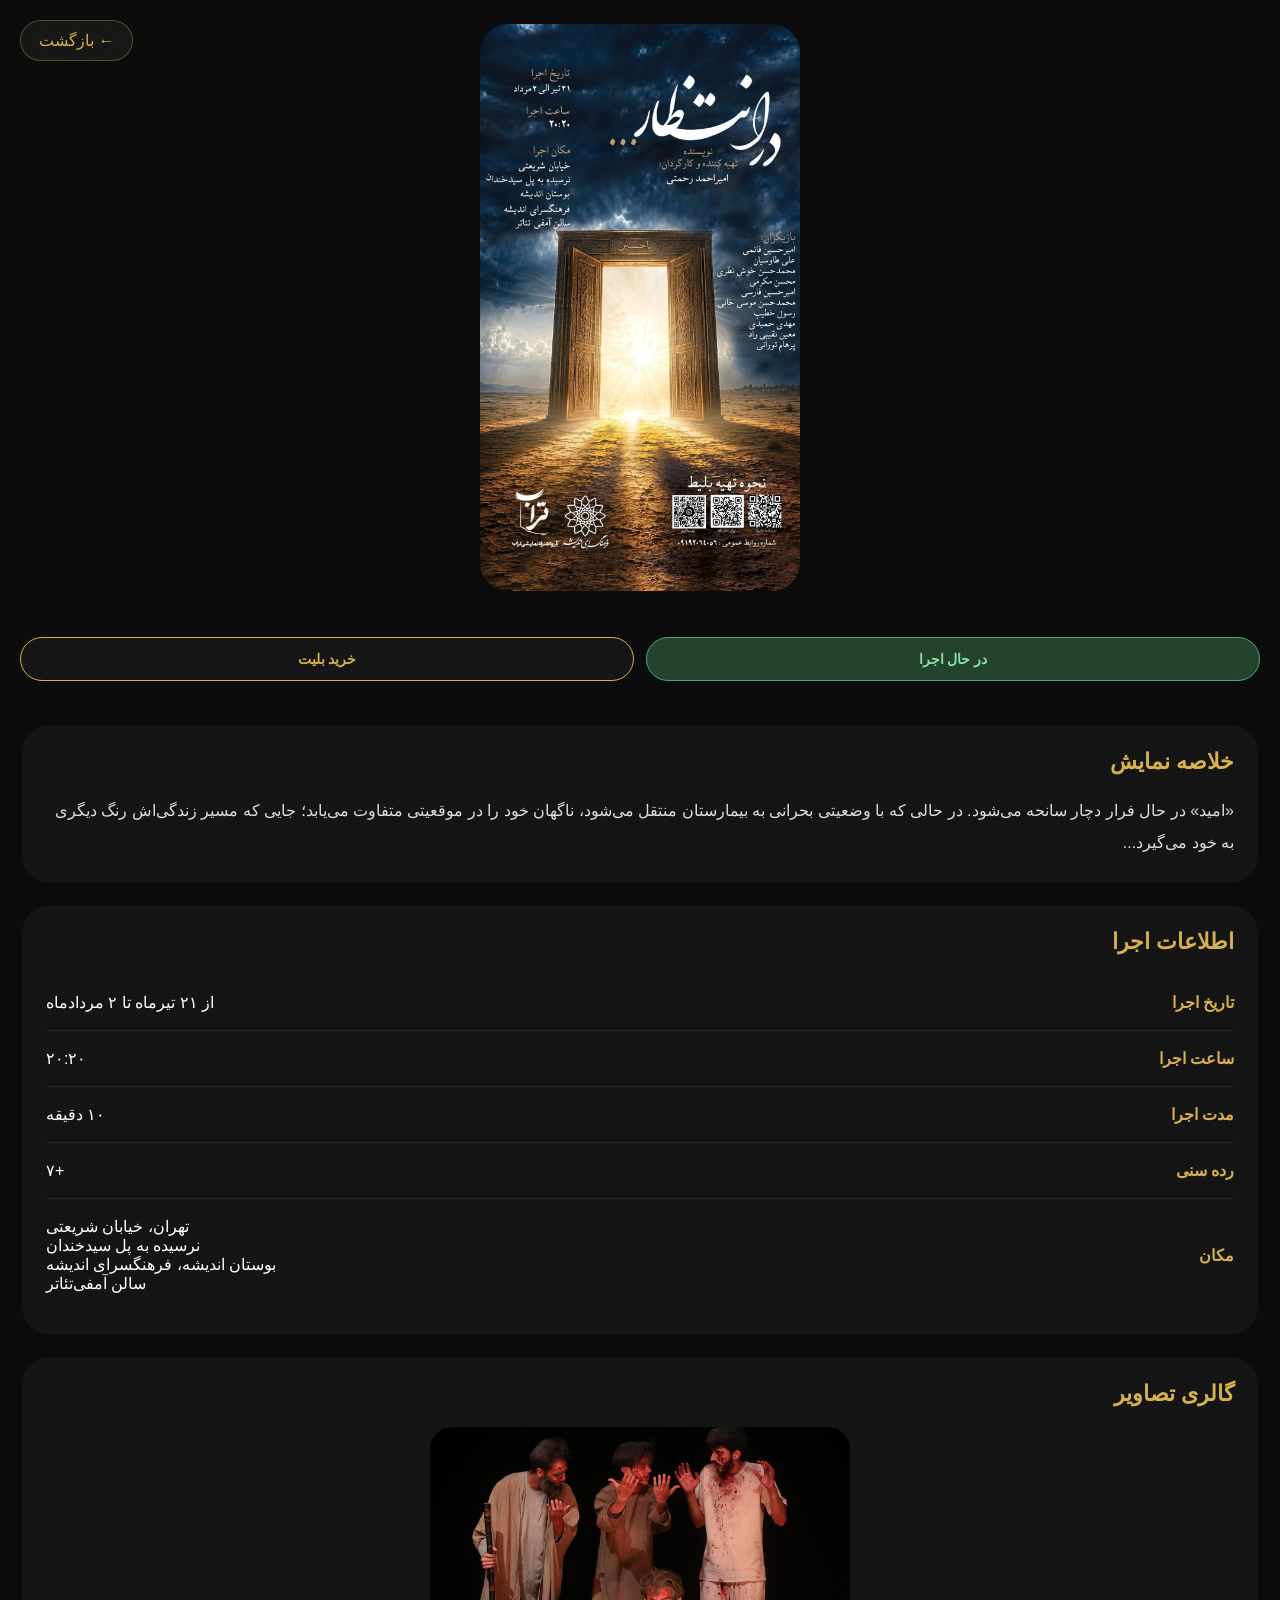
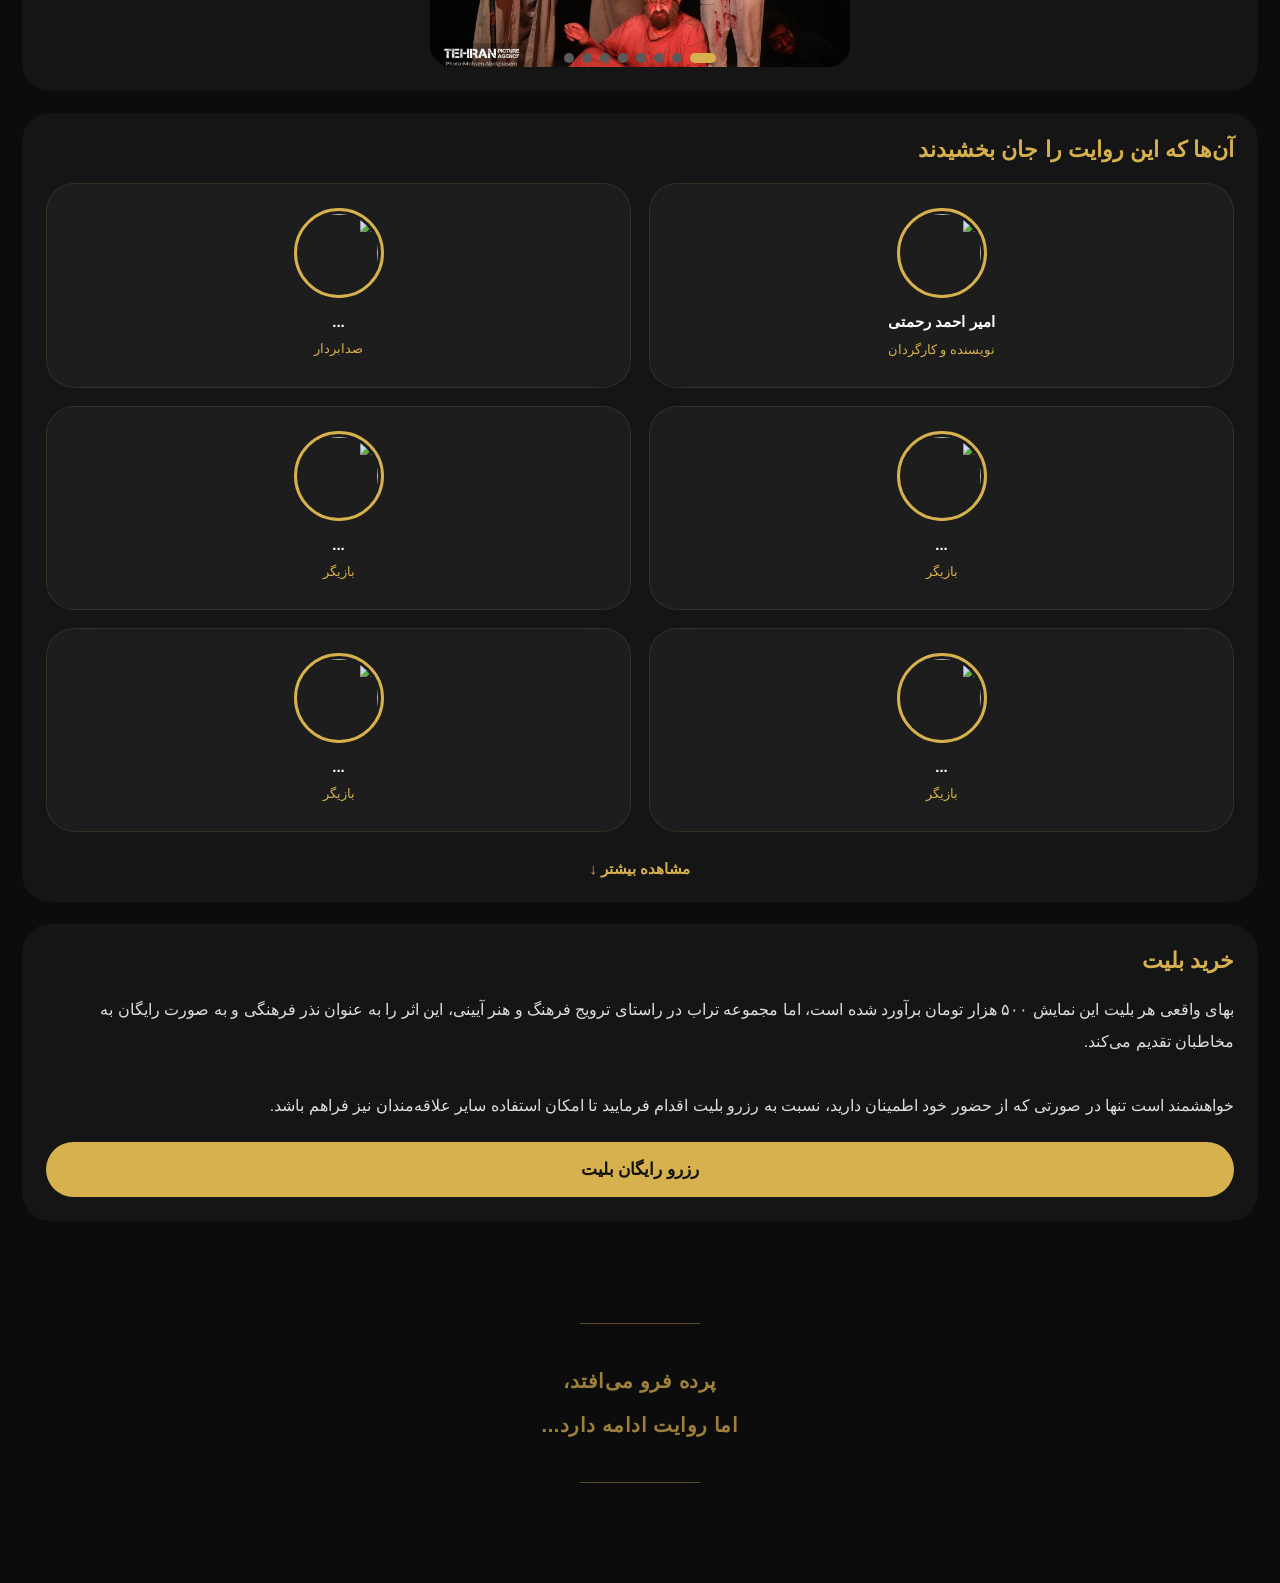
==== commit 5a29c316: "Add files via upload" ====
--- a/entezar.html
+++ b/entezar.html
@@ -263,239 +263,7 @@
 });
 </script>
 <script src="https://cdn.jsdelivr.net/npm/swiper@11/swiper-bundle.min.js"></script>
-<script src="js/script.js"></script>
-</body>
-
-</html><a href="#ticket" class="ticket-shortcut">
-خرید بلیت
-</a>
-
-</section>
-
-<section class="show-section">
-
-<h2>خلاصه نمایش</h2>
-
-<p>
-
-«امید» در حال فرار دچار سانحه می‌شود. در حالی که با وضعیتی بحرانی به بیمارستان منتقل می‌شود، ناگهان خود را در موقعیتی متفاوت می‌یابد؛ جایی که مسیر زندگی‌اش رنگ دیگری به خود می‌گیرد...
-
-</p>
-
-</section>
-
-<section class="show-section">
-
-<h2>اطلاعات اجرا</h2>
-
-<div class="info-card">
-<span>تاریخ اجرا</span>
-<span>از ۲۱ تیرماه تا ۲ مردادماه</span>
-</div>
-
-<div class="info-card">
-<span>ساعت اجرا</span>
-<span>۲۰:۲۰</span>
-</div>
-
-<div class="info-card">
-<span>مدت اجرا</span>
-<span>۱۲۰ دقیقه</span>
-</div>
-
-<div class="info-card">
-<span>رده سنی</span>
-<span>+۷</span>
-</div>
-
-<div class="info-card">
-<span>مکان</span>
-<span class="address">
-تهران، خیابان شریعتی<br>
-نرسیده به پل سیدخندان<br>
-بوستان اندیشه، فرهنگسرای اندیشه<br>
-سالن آمفی‌تئاتر
-</span>
-</div>
-</section>
-<section class="show-section">
-
-<h2>گالری تصاویر</h2>
-
-<div class="swiper gallerySwiper">
-
-    <div class="swiper-wrapper">
-
-        <div class="swiper-slide"><img src="entezarg1.jpg"></div>
-        <div class="swiper-slide"><img src="entezarg2.jpg"></div>
-        <div class="swiper-slide"><img src="entezarg3.jpg"></div>
-        <div class="swiper-slide"><img src="entezarg4.jpg"></div>
-        <div class="swiper-slide"><img src="entezarg5.jpg"></div>
-        <div class="swiper-slide"><img src="entezarg6.jpg"></div>
-        <div class="swiper-slide"><img src="entezarg7.jpg"></div>
-        <div class="swiper-slide"><img src="entezarg8.jpg"></div>
-
-    </div>
-
-    <div class="swiper-pagination gallery-pagination"></div>
-
-</div>
-
-</section>
-<section class="show-section">
-
-    <h2>آن‌ها که این روایت را جان بخشیدند</h2>
-
-    <div class="crew-grid">
-
-        <div class="crew-member">
-            <img src="crew/1.jpg" alt="">
-            <h3>امیر احمد رحمتی</h3>
-            <p>نویسنده و کارگردان</p>
-        </div>
-
-        <div class="crew-member">
-            <img src="crew/2.jpg" alt="">
-            <h3>...</h3>
-            <p>صدابردار</p>
-        </div>
-
-        <div class="crew-member">
-            <img src="crew/3.jpg" alt="">
-            <h3>...</h3>
-            <p>بازیگر</p>
-        </div>
-
-        <div class="crew-member">
-            <img src="crew/4.jpg" alt="">
-            <h3>...</h3>
-            <p>بازیگر</p>
-        </div>
-
-        <div class="crew-member">
-            <img src="crew/5.jpg" alt="">
-            <h3>...</h3>
-            <p>بازیگر</p>
-        </div>
-
-        <div class="crew-member">
-            <img src="crew/6.jpg" alt="">
-            <h3>...</h3>
-            <p>بازیگر</p>
-        </div>
-
-    </div>
-
-    <button class="show-more-btn">
-        مشاهده بیشتر ↓
-    </button>
-
-    <div class="crew-list">
-
-        <div class="crew-group">
-
-            <h3>بازیگران</h3>
-
-            <ul>
-                <li>...</li>
-                <li>...</li>
-                <li>...</li>
-                <li>...</li>
-            </ul>
-
-        </div>
-
-        <div class="crew-group">
-
-            <h3>عوامل</h3>
-
-            <ul>
-                <li>دستیار کارگردان — ...</li>
-                <li>مدیر صحنه — ...</li>
-                <li>طراح نور — ...</li>
-                <li>طراح صحنه — ...</li>
-                <li>آهنگساز — ...</li>
-                <li>صدابردار — ...</li>
-                <li>عکاس — ...</li>
-                <li>گریم — ...</li>
-            </ul>
-
-        </div>
-
-    </div>
-
-</section>
-<!-- خرید بلیت -->
-
-<section class="show-section ticket-section" id="ticket">
-
-    <h2>خرید بلیت</h2>
-
-    <p>
-
-        بهای واقعی هر بلیت این نمایش ۵۰۰ هزار تومان برآورد شده است، اما مجموعه تراب در راستای ترویج فرهنگ و هنر آیینی، این اثر را به عنوان نذر فرهنگی و به صورت رایگان به مخاطبان تقدیم می‌کند.
-
-        <br><br>
-
-        خواهشمند است تنها در صورتی که از حضور خود اطمینان دارید، نسبت به رزرو بلیت اقدام فرمایید تا امکان استفاده سایر علاقه‌مندان نیز فراهم باشد.
-
-    </p>
-
-    <a href="https://survey.porsline.ir/s/MSx4UcXV"
-       target="_blank"
-       rel="noopener"
-       class="buy-ticket">
-
-        رزرو رایگان بلیت
-
-    </a>
-
-</section>
-
-
-<!-- پایان صفحه -->
-
-<footer class="show-footer">
-
-    <p>
-
-        پرده فرو می‌افتد،
-        <br>
-        اما روایت ادامه دارد...
-
-    </p>
-
-</footer>
-
-
-<script>
-document.addEventListener("DOMContentLoaded", () => {
-
-    const btn = document.querySelector(".show-more-btn");
-    const list = document.querySelector(".crew-list");
-
-    list.style.display = "none";
-
-    btn.addEventListener("click", () => {
-
-        if (list.style.display === "none") {
-
-            list.style.display = "block";
-            btn.innerHTML = "مشاهده کمتر ↑";
-
-        } else {
-
-            list.style.display = "none";
-            btn.innerHTML = "مشاهده بیشتر ↓";
-
-        }
-
-    });
-
-});
-</script>
-<script src="https://cdn.jsdelivr.net/npm/swiper@11/swiper-bundle.min.js"></script>
 <script src="script.js"></script>
 </body>
 
-</html>
+</html>
